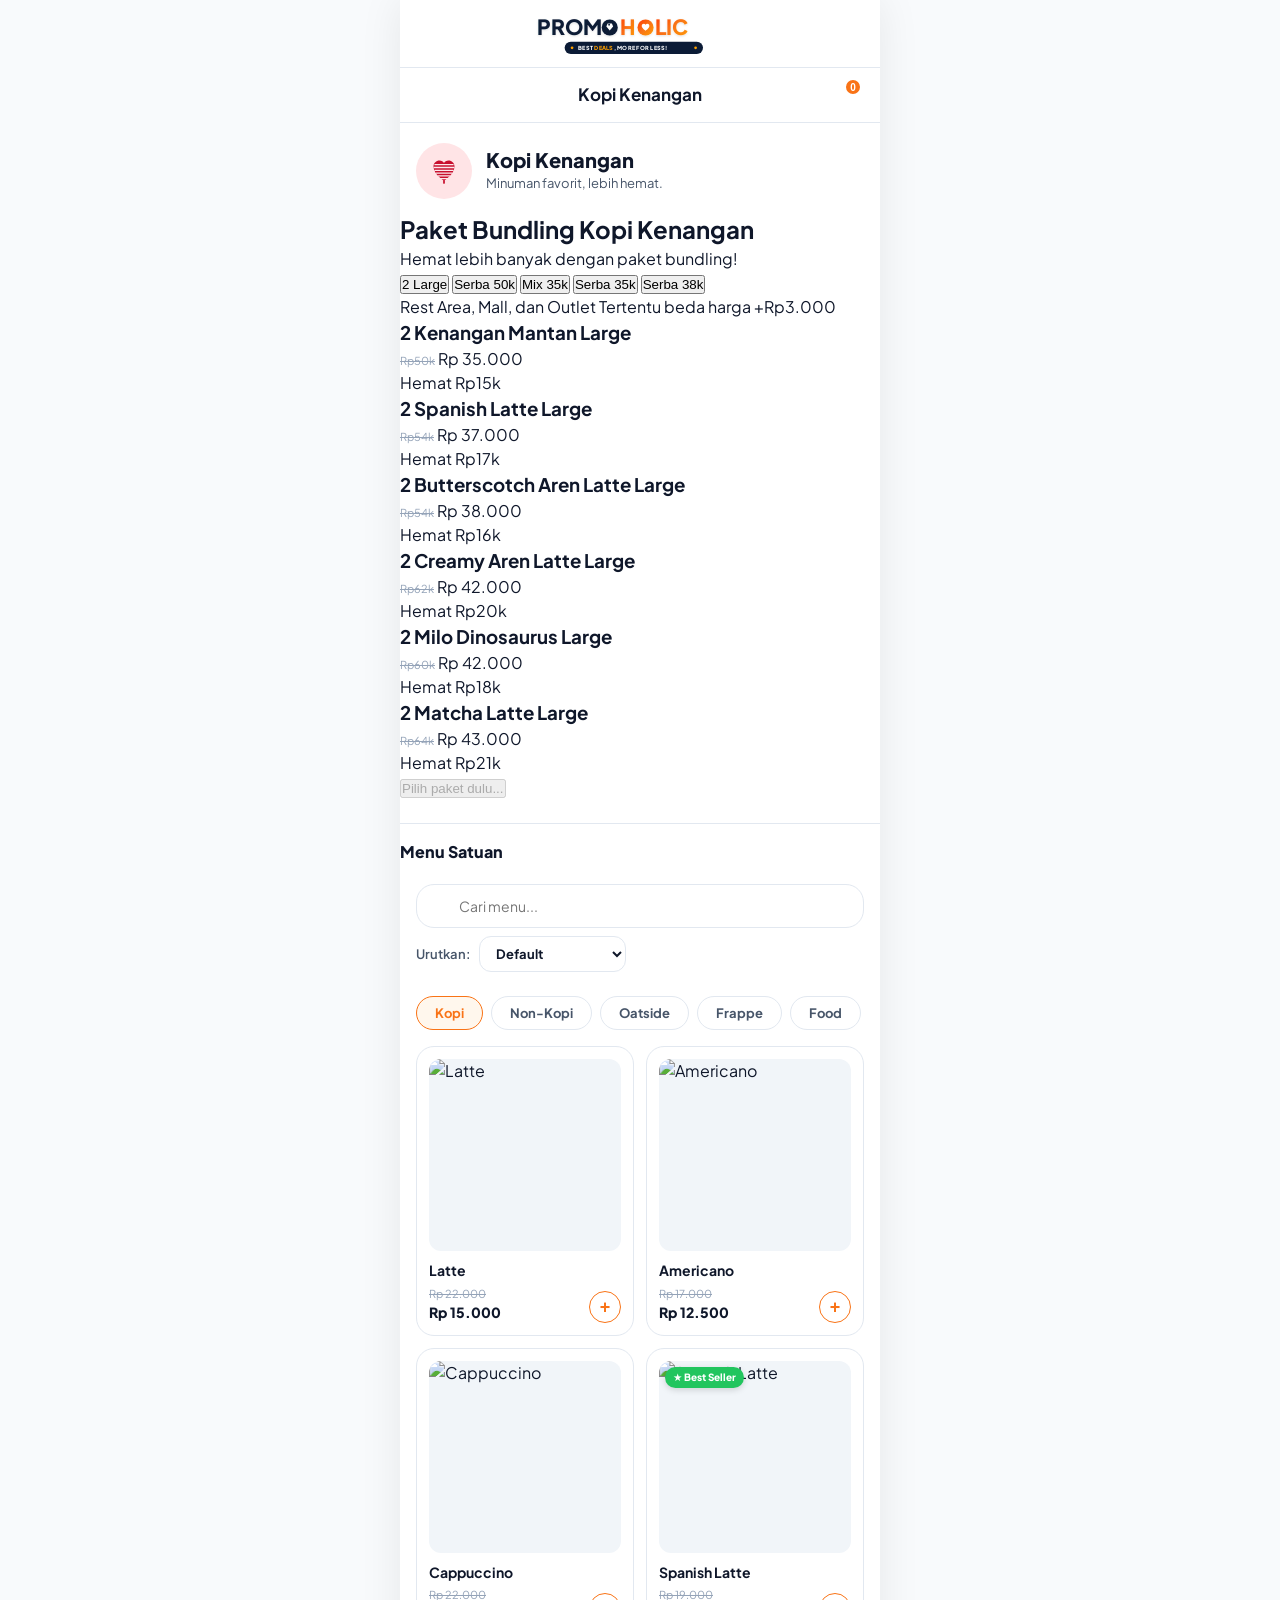
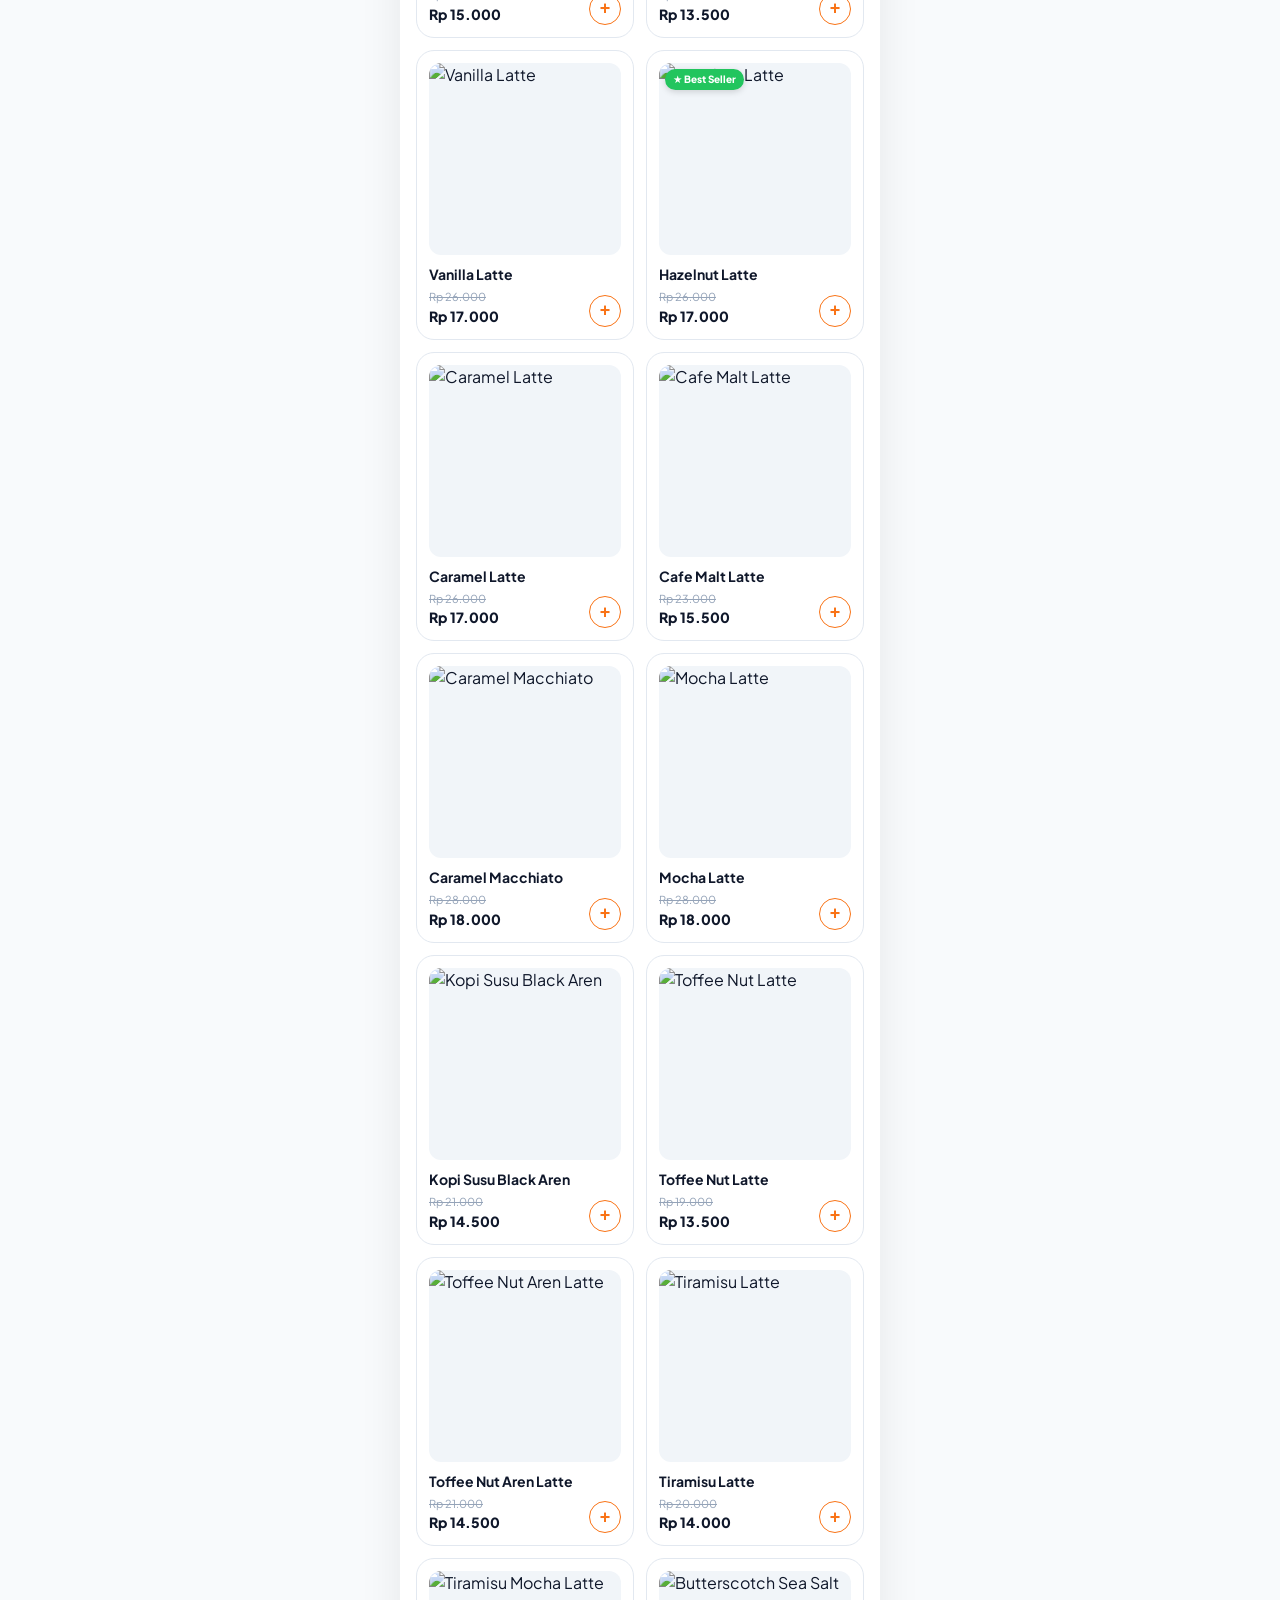
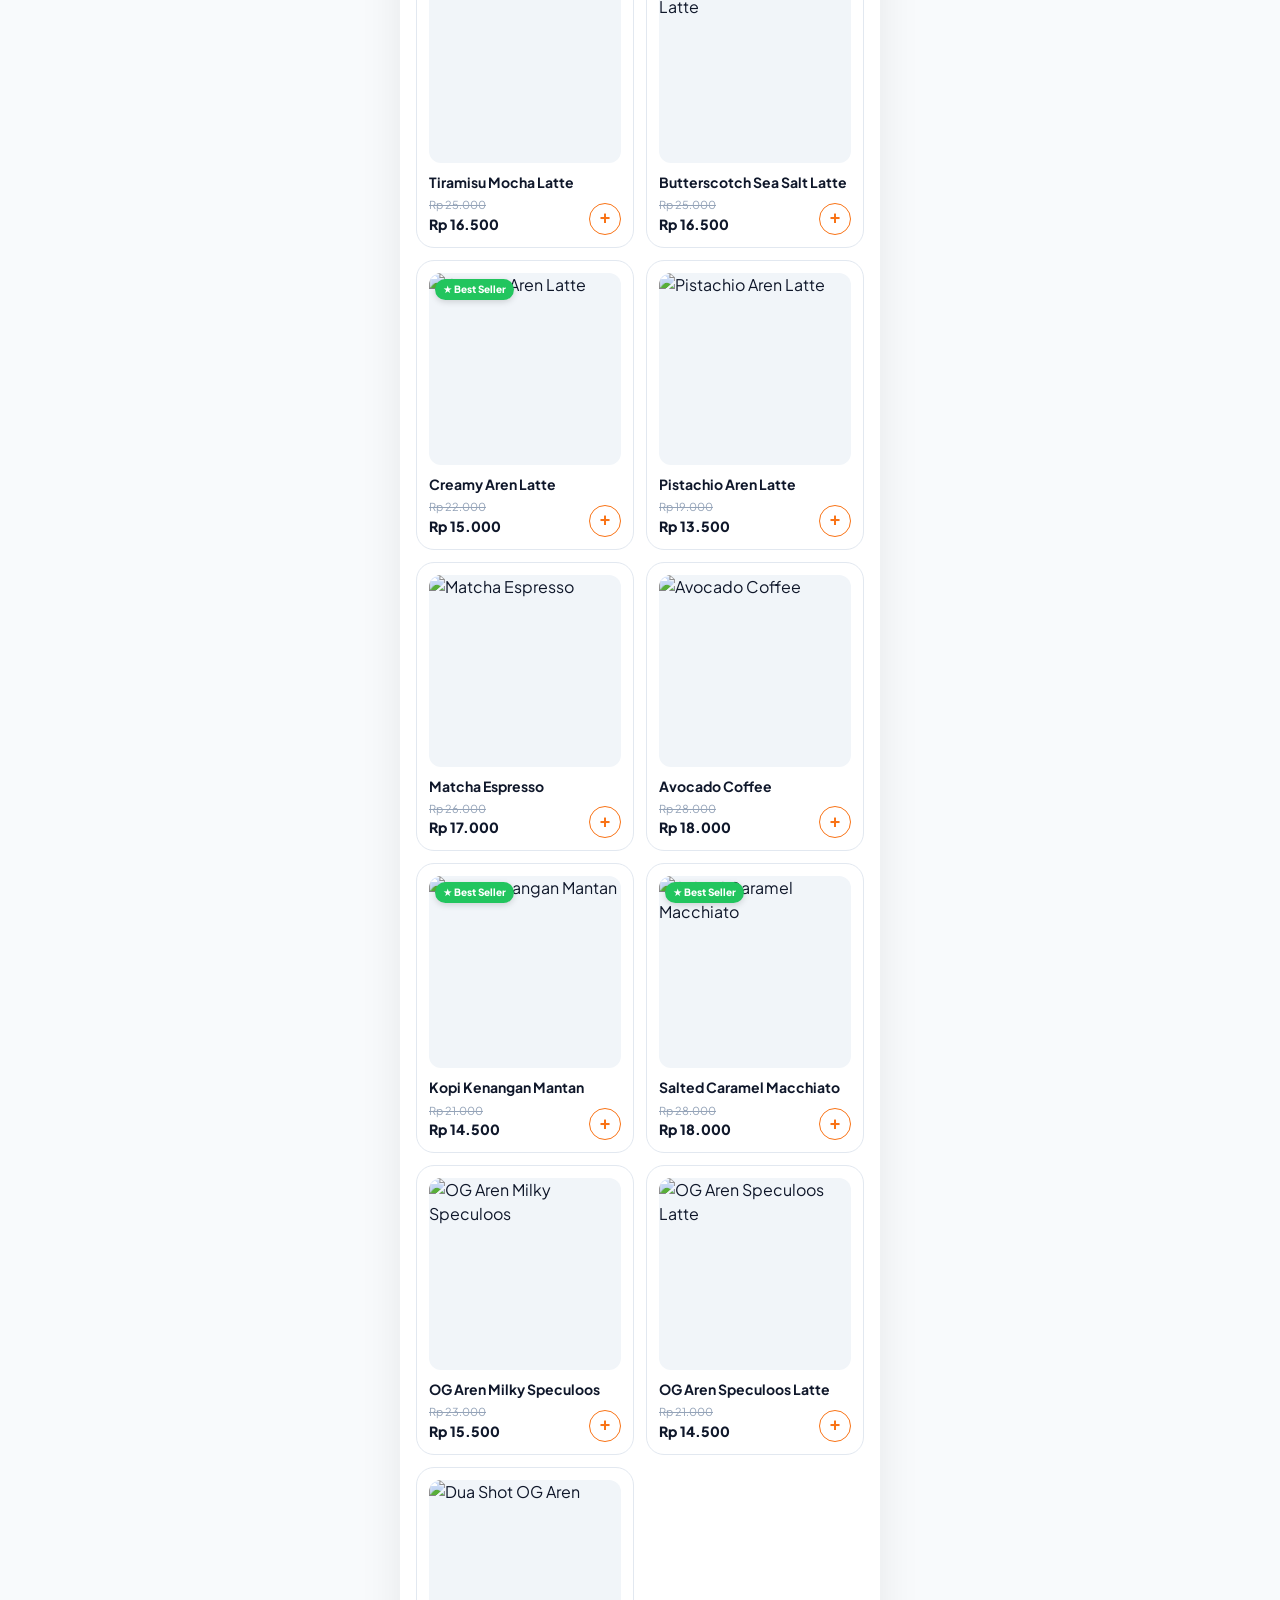
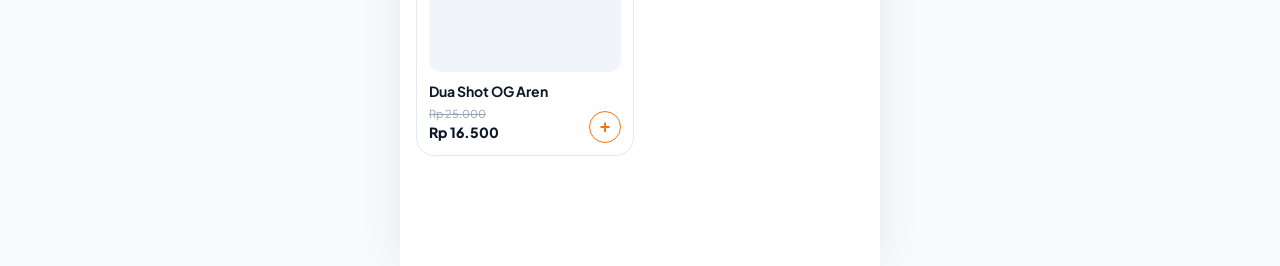
==== index.html @ 99057bbe "update Kopi Kenangan website" ====
<!DOCTYPE html>
<html lang="id">
<head>
  <meta charset="UTF-8" />
  <meta name="viewport" content="width=device-width, initial-scale=1.0, maximum-scale=1.0, user-scalable=no" />
  <title>Kopi Kenangan - Promo.Holic</title>
  <meta name="description" content="Pesan Kopi Kenangan favoritmu dengan harga hemat khusus Promo.Holic. Pilih outlet, pilih menu, dan pesan langsung via WhatsApp." />
  <link rel="stylesheet" href="css/styles.css" />
  <!-- Feather Icons for Clean UI Icons -->
  <script src="https://unpkg.com/feather-icons"></script>
</head>
<body>

  <div class="app-container">

    <!-- Top Site Header -->
    <header class="site-header">
      <!-- Main Brand Logo Bar -->
      <div class="brand-header-bar">
        <div class="brand-logo-wrapper">
          <!-- PROMO HOLIC Logo SVG -->
          <svg class="promoholic-svg-logo" viewBox="0 0 340 76" width="210" height="47" xmlns="http://www.w3.org/2000/svg">
            <defs>
              <linearGradient id="holicGrad" x1="0%" y1="0%" x2="100%" y2="100%">
                <stop offset="0%" stop-color="#FF3A00" />
                <stop offset="50%" stop-color="#F97316" />
                <stop offset="100%" stop-color="#FF9E00" />
              </linearGradient>
              <filter id="logoShadow" x="-10%" y="-10%" width="130%" height="130%">
                <feDropShadow dx="0" dy="1.5" stdDeviation="1.5" flood-color="#000000" flood-opacity="0.12"/>
              </filter>
            </defs>
            
            <g filter="url(#logoShadow)">
              <!-- PROMO -->
              <text x="4" y="38" font-family="'Plus Jakarta Sans', Arial, sans-serif" font-weight="900" font-size="34" fill="#0B1B36" letter-spacing="-0.5">
                PROM
              </text>
              <!-- Tag O cutout -->
              <g transform="translate(108, 12)">
                <circle cx="13" cy="13" r="13" fill="#0B1B36"/>
                <path d="M9.5 6.5 L16.5 6.5 L18.5 11.5 L13 18 L7.5 11.5 Z" fill="#FFFFFF"/>
                <circle cx="12" cy="8.5" r="1.5" fill="#0B1B36"/>
              </g>
              
              <!-- HOLIC -->
              <text x="138" y="38" font-family="'Plus Jakarta Sans', Arial, sans-serif" font-weight="900" font-size="34" fill="url(#holicGrad)" letter-spacing="-0.5">
                H
              </text>
              <!-- Heart O cutout -->
              <g transform="translate(166, 12)">
                <circle cx="13" cy="13" r="13" fill="url(#holicGrad)"/>
                <path d="M13 18.5 L12.1 17.7 C8.9 14.8 6.8 12.9 6.8 10.5 C6.8 8.6 8.3 7.1 10.2 7.1 C11.3 7.1 12.3 7.6 13 8.4 C13.7 7.6 14.7 7.1 15.8 7.1 C17.7 7.1 19.2 8.6 19.2 10.5 C19.2 12.9 17.1 14.8 13.9 17.7 L13 18.5 Z" fill="#FFFFFF"/>
              </g>
              <text x="195" y="38" font-family="'Plus Jakarta Sans', Arial, sans-serif" font-weight="900" font-size="34" fill="url(#holicGrad)" letter-spacing="-0.5">
                LIC
              </text>
            </g>

            <!-- Subtitle Pill Badge -->
            <g transform="translate(48, 48)">
              <rect x="0" y="0" width="224" height="20" rx="10" fill="#0B1B36"/>
              <circle cx="12" cy="10" r="2.2" fill="#FFA000"/>
              <text x="22" y="13.5" font-family="'Plus Jakarta Sans', Arial, sans-serif" font-weight="800" font-size="9" fill="#FFFFFF" letter-spacing="0.4">
                BEST <tspan fill="#FFA000">DEALS</tspan>, MORE FOR LESS!
              </text>
              <circle cx="212" cy="10" r="2.2" fill="#FFA000"/>
            </g>
          </svg>
        </div>

        <div class="hamburger-wrap" style="position: absolute; right: 16px; top: 14px;">
          <button class="header-btn" id="btn-toggle-menu" title="Menu">
            <i data-feather="menu"></i>
          </button>
          <div class="social-dropdown-menu" id="social-dropdown-menu">
            <a href="https://whatsapp.com/channel/0029Vb7zZawBlHpfQRdpDl17" target="_blank" rel="noopener" class="menu-item-link">
              <i data-feather="message-circle" class="menu-item-icon"></i>
              <div>
                <div class="menu-item-title">WhatsApp Channel</div>
                <div class="menu-item-sub">Info promo terbaru</div>
              </div>
            </a>
            <a href="https://www.instagram.com/promo.holicc/" target="_blank" rel="noopener" class="menu-item-link">
              <i data-feather="instagram" class="menu-item-icon"></i>
              <div>
                <div class="menu-item-title">Instagram</div>
                <div class="menu-item-sub">@promo.holicc</div>
              </div>
            </a>
            <a href="https://www.tiktok.com/@promooo.holicc" target="_blank" rel="noopener" class="menu-item-link">
              <i data-feather="video" class="menu-item-icon"></i>
              <div>
                <div class="menu-item-title">TikTok</div>
                <div class="menu-item-sub">@promooo.holicc</div>
              </div>
            </a>
            <a href="https://wa.me/6285159646922" target="_blank" rel="noopener" class="menu-item-link">
              <i data-feather="phone-call" class="menu-item-icon"></i>
              <div>
                <div class="menu-item-title">Kontak Admin</div>
                <div class="menu-item-sub">Bantuan pemesanan</div>
              </div>
            </a>
            <button class="menu-item-link" id="btn-open-panduan">
              <i data-feather="help-circle" class="menu-item-icon"></i>
              <div>
                <div class="menu-item-title">Panduan</div>
                <div class="menu-item-sub">Cara memesan</div>
              </div>
            </button>
            <button class="menu-item-link" id="btn-open-admin">
              <i data-feather="settings" class="menu-item-icon"></i>
              <div>
                <div class="menu-item-title">Pengaturan Admin</div>
                <div class="menu-item-sub">Kelola outlet & wa</div>
              </div>
            </button>
          </div>
        </div>
      </div>

      <div class="header-sub-bar">
        <button class="header-btn" id="btn-header-back" title="Kembali">
          <i data-feather="arrow-left"></i>
        </button>
        <div class="header-title">Kopi Kenangan</div>
        <button class="header-btn" id="btn-open-cart-header" title="Keranjang">
          <i data-feather="shopping-bag"></i>
          <span class="cart-badge" id="cart-badge-count">0</span>
        </button>
      </div>
    </header>

    <!-- Hero Brand Banner -->
    <section class="hero-section">
      <div class="hero-avatar">
        <!-- Kopi Kenangan Striped Heart SVG Icon -->
        <svg viewBox="0 0 40 40" width="34" height="34" fill="none" xmlns="http://www.w3.org/2000/svg">
          <path d="M20 34C20 34 5 24.5 5 13.5 C5 8.5 9 5 13.5 5 C16.5 5 19 6.5 20 8.5 C21 6.5 23.5 5 26.5 5 C31 5 35 8.5 35 13.5 C35 24.5 20 34 20 34 Z" fill="#C8102E"/>
          <!-- Diagonal stripes -->
          <path d="M7 11 L33 11 M6 15 L34 15 M7 19 L33 19 M9 23 L31 23 M12 27 L28 27 M15 31 L25 31" stroke="#FCE8EC" stroke-width="1.8" stroke-linecap="round"/>
          <path d="M20 34 L20 37" stroke="#C8102E" stroke-width="2.5" stroke-linecap="round"/>
        </svg>
      </div>
      <div class="hero-info">
        <h1 id="hero-brand-name">Kopi Kenangan</h1>
        <p id="hero-brand-tagline">Minuman favorit, lebih hemat.</p>
      </div>
    </section>

    <!-- SECTION 1: PAKET BUNDLING KOPI KENANGAN (Placed right after hero) -->
    <section class="bundling-section" id="bundling-section-container">
      <!-- JS populated Paket Bundling section -->
    </section>

    <!-- SECTION 2: MENU SATUAN (Placed below bundling) -->
    <div style="margin-top: 24px; padding-top: 16px; border-top: 1.5px solid var(--border-light);">
      <h2 style="font-size: 16px; font-weight: 800; color: var(--text-main); margin-bottom: 12px;">Menu Satuan</h2>
      
      <!-- Search Menu & Sort Section -->
      <section class="menu-controls">
        <div class="search-input-wrapper">
          <i data-feather="search" class="search-input-icon"></i>
          <input 
            type="text" 
            id="input-menu-search" 
            class="search-input" 
            placeholder="Cari menu..." 
          />
        </div>

        <div class="sort-wrapper">
          <span>Urutkan:</span>
          <select id="select-menu-sort" class="sort-select">
            <option value="default">Default</option>
            <option value="low-to-high">Harga Terendah</option>
            <option value="high-to-low">Harga Tertinggi</option>
          </select>
        </div>
      </section>

      <!-- Horizontal Category Scrollable Navigation -->
      <div class="category-nav-wrapper">
        <nav class="category-nav" id="category-nav-list">
          <!-- JS populated category pills -->
        </nav>
      </div>

      <!-- Menu Product Cards Grid (2 Columns Mobile) -->
      <section class="products-grid" id="products-grid">
        <!-- JS populated product items -->
      </section>
    </div>

    <!-- Floating Bottom Cart Bar -->
    <div class="floating-cart-bar" id="floating-cart-bar" style="display: none;">
      <div class="cart-bar-left">
        <i data-feather="shopping-cart"></i>
        <span id="floating-cart-count">0 item</span>
      </div>
      <div class="cart-bar-right" id="floating-cart-total">Rp 0</div>
    </div>

  </div> <!-- /app-container -->


  <!-- ==================== MODALS ==================== -->

  <!-- PRODUCT DETAIL MODAL / BOTTOM SHEET (Matching Image 2) -->
  <div class="modal-overlay" id="modal-product-detail">
    <div class="modal-sheet">
      
      <!-- Hero Product Header Image -->
      <div class="modal-hero">
        <img id="detail-hero-img" src="" alt="Produk" class="modal-hero-img" />
        <button class="modal-close-btn" id="btn-close-product-detail">
          <i data-feather="x"></i>
        </button>
      </div>

      <div class="modal-body">
        <h2 class="product-detail-title" id="detail-product-title">Korean Banana Latte</h2>
        
        <div class="product-detail-prices">
          <span class="product-detail-original-price" id="detail-original-price">Rp 23.000</span>
          <span class="product-detail-promo-price" id="detail-promo-price">Rp 16.500</span>
        </div>

        <!-- Store Pickup Notice Box -->
        <div class="pickup-notice-box" id="detail-store-notice">
          Pickup Only — Jika menu di store kosong, akan kami infokan. Tidak ada biaya tambahan apapun.
        </div>

        <!-- Dynamic Option Groups -->
        
        <!-- SUHU -->
        <div class="option-group" id="group-suhu">
          <div class="option-group-title">SUHU</div>
          <div class="pill-grid" id="pills-suhu"></div>
        </div>

        <!-- UKURAN -->
        <div class="option-group" id="group-ukuran">
          <div class="option-group-title">UKURAN</div>
          <div class="pill-grid" id="pills-ukuran"></div>
        </div>

        <!-- ES -->
        <div class="option-group" id="group-es">
          <div class="option-group-title">ES</div>
          <div class="pill-grid" id="pills-es"></div>
        </div>

        <!-- GULA -->
        <div class="option-group" id="group-gula">
          <div class="option-group-title">GULA</div>
          <div class="pill-grid" id="pills-gula"></div>
        </div>

        <!-- BEANS -->
        <div class="option-group" id="group-beans">
          <div class="option-group-title">BEANS</div>
          <div class="pill-grid" id="pills-beans"></div>
        </div>

        <!-- SYRUP -->
        <div class="option-group" id="group-syrup">
          <div class="option-group-title">
            <span>SYRUP</span>
            <span class="option-sub-label">Opsional - Bisa pilih lebih dari satu</span>
          </div>
          <div class="checkbox-list" id="list-syrup"></div>
        </div>

        <!-- TOPPING -->
        <div class="option-group" id="group-topping">
          <div class="option-group-title">
            <span>TOPPING</span>
            <span class="option-sub-label">Opsional - Bisa pilih lebih dari satu</span>
          </div>
          <div class="checkbox-list" id="list-topping"></div>
        </div>

        <!-- CATATAN -->
        <div class="option-group">
          <div class="option-group-title">Catatan Tambahan</div>
          <input 
            type="text" 
            id="detail-notes-input" 
            class="notes-input" 
            placeholder="Catatan tambahan (opsional)..." 
          />
        </div>

      </div> <!-- /modal-body -->

      <!-- Modal Footer CTA -->
      <div class="modal-footer-cta">
        <div class="counter-row">
          <div class="quantity-controls">
            <button class="btn-qty" id="btn-qty-minus">-</button>
            <span class="qty-val" id="detail-qty-val">1</span>
            <button class="btn-qty" id="btn-qty-plus">+</button>
          </div>
          <div class="modal-price-total" id="detail-calculated-total">Rp 16.500</div>
        </div>
        <button class="btn-cta-primary" id="btn-add-to-cart-modal">+ Tambah ke Keranjang</button>
      </div>

    </div>
  </div>


  <!-- CART DRAWER MODAL -->
  <div class="modal-overlay" id="modal-cart">
    <div class="modal-sheet">
      
      <div style="padding: 16px 20px 12px 20px; border-bottom: 1px solid var(--border-light); display: flex; align-items: center; justify-content: space-between;">
        <h2 style="font-size: 18px; font-weight: 800;">Keranjang Belanja</h2>
        <button class="modal-close-btn" id="btn-close-cart" style="position: static; background: var(--bg-subtle); color: var(--text-main);">
          <i data-feather="x"></i>
        </button>
      </div>

      <div class="modal-body" style="padding-bottom: 120px;">
        <div id="cart-items-container">
          <!-- JS Cart items list -->
        </div>

        <div style="margin-top: 20px; padding: 14px; background-color: var(--bg-subtle); border-radius: var(--radius-md);">
          <div style="display: flex; justify-content: space-between; font-size: 14px; font-weight: 600;">
            <span>Subtotal</span>
            <span id="cart-subtotal-val" style="font-weight: 800;">Rp 0</span>
          </div>
        </div>
      </div>

      <div class="modal-footer-cta">
        <button class="btn-cta-primary" id="btn-proceed-checkout">Lanjut Checkout</button>
      </div>

    </div>
  </div>


  <!-- CHECKOUT MODAL -->
  <div class="modal-overlay" id="modal-checkout">
    <div class="modal-sheet">
      
      <div style="padding: 16px 20px 12px 20px; border-bottom: 1px solid var(--border-light); display: flex; align-items: center; justify-content: space-between;">
        <h2 style="font-size: 18px; font-weight: 800;">Checkout Pesanan</h2>
        <button class="modal-close-btn" id="btn-close-checkout" style="position: static; background: var(--bg-subtle); color: var(--text-main);">
          <i data-feather="x"></i>
        </button>
      </div>

      <div class="modal-body" style="padding-bottom: 120px;">
        
        <!-- STEP 1: PILIH OUTLET (Required before final order) -->
        <div class="form-group" style="margin-bottom: 20px;">
          <label class="form-label" style="font-weight: 800; font-size: 14px;">📍 Pilih Outlet *</label>
          <div class="search-input-wrapper">
            <i data-feather="search" class="search-input-icon"></i>
            <input 
              type="text" 
              id="input-checkout-outlet-search" 
              class="search-input" 
              placeholder="Ketik nama kota atau gerai..." 
              autocomplete="off"
            />
          </div>

          <div class="outlets-dropdown" id="checkout-outlets-dropdown" style="display: none;">
            <!-- JS populated outlets list -->
          </div>

          <div class="selected-outlet-card" id="checkout-selected-outlet-card" style="display: none; margin-top: 10px;">
            <div class="selected-outlet-info">
              <i data-feather="map-pin" class="selected-outlet-pin"></i>
              <div>
                <div class="selected-outlet-name" id="checkout-selected-outlet-name">Kopi Kenangan Kemang</div>
                <div class="selected-outlet-address" id="checkout-selected-outlet-address">Jl. Kemang Raya No. 12, Jakarta</div>
                <div id="checkout-surcharge-badge" style="display: none; font-size: 11px; color: #c2410c; font-weight: 700; margin-top: 4px;">⚡ Rest Area / Mall / Outlet Tertentu (+Rp3.000 untuk 2 Large)</div>
              </div>
            </div>
            <button class="btn-change-outlet" id="btn-checkout-change-outlet">Ganti</button>
          </div>
        </div>
        
        <!-- STEP 2: DATA PEMESAN -->
        <div class="form-group">
          <label class="form-label" for="checkout-name">Nama Pemesan *</label>
          <input type="text" id="checkout-name" class="form-input" placeholder="Masukkan nama Anda" />
        </div>

        <div class="form-group">
          <label class="form-label" for="checkout-pickup-time">Waktu Pickup *</label>
          <input type="text" id="checkout-pickup-time" class="form-input" placeholder="Contoh: 13.00 WIB" />
        </div>

        <!-- Ringkasan Order Preview -->
        <div style="margin-top: 20px; border: 1.5px solid var(--border-light); border-radius: var(--radius-md); padding: 14px;">
          <h3 style="font-size: 14px; font-weight: 800; margin-bottom: 10px;">Ringkasan Pesanan</h3>
          
          <div style="font-size: 12px; color: var(--text-secondary); margin-bottom: 10px;">
            <div><strong>Outlet:</strong> <span id="checkout-summary-outlet">-</span></div>
          </div>

          <div id="checkout-summary-items" style="font-size: 13px; border-top: 1px dashed var(--border-light); padding-top: 10px;">
            <!-- JS populated item list -->
          </div>

          <div style="display: flex; justify-content: space-between; font-size: 15px; font-weight: 800; border-top: 1.5px solid var(--border-light); margin-top: 10px; padding-top: 10px;">
            <span>Total Bayar</span>
            <span id="checkout-summary-total">Rp 0</span>
          </div>
        </div>

      </div>

      <div class="modal-footer-cta">
        <button class="btn-cta-whatsapp" id="btn-send-whatsapp">
          <i data-feather="send"></i>
          Pesan via WhatsApp
        </button>
      </div>

    </div>
  </div>


  <!-- ADMIN / DATA MANAGEMENT MODAL -->
  <div class="modal-overlay" id="modal-admin">
    <div class="modal-sheet">
      
      <div style="padding: 16px 20px 12px 20px; border-bottom: 1px solid var(--border-light); display: flex; align-items: center; justify-content: space-between;">
        <h2 style="font-size: 18px; font-weight: 800;">Admin Panel Promo.Holic</h2>
        <button class="modal-close-btn" id="btn-close-admin" style="position: static; background: var(--bg-subtle); color: var(--text-main);">
          <i data-feather="x"></i>
        </button>
      </div>

      <div class="modal-body" style="padding-bottom: 40px;">
        
        <div class="admin-tabs">
          <button class="admin-tab-btn active" id="tab-btn-outlets">Manajemen Outlet</button>
          <button class="admin-tab-btn" id="tab-btn-settings">Pengaturan Admin</button>
        </div>

        <!-- TAB OUTLETS -->
        <div id="tab-content-outlets">
          
          <div style="display: flex; gap: 8px; margin-bottom: 12px;">
            <input type="text" id="admin-outlet-search" class="form-input" placeholder="Cari outlet..." />
            <button class="btn-cta-primary" id="btn-admin-add-outlet" style="width: auto; padding: 0 16px; white-space: nowrap;">+ Outlet</button>
          </div>

          <div id="admin-outlets-list" style="display: flex; flex-direction: column; gap: 8px; max-height: 360px; overflow-y: auto;">
            <!-- JS populated outlets admin list -->
          </div>

        </div>

        <!-- TAB SETTINGS -->
        <div id="tab-content-settings" style="display: none;">
          
          <div class="form-group">
            <label class="form-label" for="setting-admin-wa">Nomor WhatsApp Admin (Configurable)</label>
            <input type="text" id="setting-admin-wa" class="form-input" placeholder="6281234567890" />
            <span style="font-size: 11px; color: var(--text-muted); display: block; margin-top: 4px;">Gunakan format 628... tanpa spasi.</span>
          </div>

          <div class="form-group">
            <label class="form-label" for="setting-wifi-text">Teks Banner WiFi / Pengumuman</label>
            <input type="text" id="setting-wifi-text" class="form-input" placeholder="Password WiFi..." />
          </div>

          <button class="btn-cta-primary" id="btn-save-admin-settings">Simpan Pengaturan</button>

        </div>

      </div>

    </div>
  </div>


  <!-- PANDUAN CARA MEMESAN MODAL -->
  <div class="modal-overlay" id="modal-panduan">
    <div class="modal-sheet">
      <div style="padding: 16px 20px 12px 20px; border-bottom: 1px solid var(--border-light); display: flex; align-items: center; justify-content: space-between;">
        <h2 style="font-size: 18px; font-weight: 800;">Panduan Cara Memesan</h2>
        <button class="modal-close-btn" id="btn-close-panduan" style="position: static; background: var(--bg-subtle); color: var(--text-main);">
          <i data-feather="x"></i>
        </button>
      </div>

      <div class="modal-body" style="padding-bottom: 30px;">
        <div class="info-step" style="display: flex; gap: 12px; margin-bottom: 16px; align-items: flex-start;">
          <div style="width: 28px; height: 28px; background: var(--primary-orange); color: white; border-radius: 50%; display: flex; align-items: center; justify-content: center; font-weight: 800; font-size: 13px; flex-shrink: 0;">1</div>
          <div style="font-size: 14px; color: var(--text-main); line-height: 1.5;">
            <strong>Pilih Outlet Kopi Kenangan</strong><br />
            Ketik nama kota atau lokasi gerai di kolom pencarian outlet.
          </div>
        </div>

        <div class="info-step" style="display: flex; gap: 12px; margin-bottom: 16px; align-items: flex-start;">
          <div style="width: 28px; height: 28px; background: var(--primary-orange); color: white; border-radius: 50%; display: flex; align-items: center; justify-content: center; font-weight: 800; font-size: 13px; flex-shrink: 0;">2</div>
          <div style="font-size: 14px; color: var(--text-main); line-height: 1.5;">
            <strong>Pilih Menu & Kustomisasi Varian</strong><br />
            Pilih menu favoritmu, atur suhu, size, sugar level, ice level, serta ekstra syrup/topping.
          </div>
        </div>

        <div class="info-step" style="display: flex; gap: 12px; margin-bottom: 16px; align-items: flex-start;">
          <div style="width: 28px; height: 28px; background: var(--primary-orange); color: white; border-radius: 50%; display: flex; align-items: center; justify-content: center; font-weight: 800; font-size: 13px; flex-shrink: 0;">3</div>
          <div style="font-size: 14px; color: var(--text-main); line-height: 1.5;">
            <strong>Masuk Keranjang & Checkout</strong><br />
            Periksa kembali rincian pesananmu dan isi nama, nomor WA, serta waktu pickup.
          </div>
        </div>

        <div class="info-step" style="display: flex; gap: 12px; margin-bottom: 20px; align-items: flex-start;">
          <div style="width: 28px; height: 28px; background: var(--primary-orange); color: white; border-radius: 50%; display: flex; align-items: center; justify-content: center; font-weight: 800; font-size: 13px; flex-shrink: 0;">4</div>
          <div style="font-size: 14px; color: var(--text-main); line-height: 1.5;">
            <strong>Kirim Order via WhatsApp</strong><br />
            Klik tombol <i>Pesan via WhatsApp</i> untuk mengirimkan pesanan ke admin Promo.Holic.
          </div>
        </div>

        <button class="btn-cta-primary" id="btn-understood-panduan">Saya Mengerti</button>
      </div>
    </div>
  </div>


  <!-- Main App Script -->
  <script type="module" src="js/app.js"></script>

</body>
</html>
---- css/styles.css ----
/* Kopi Kenangan Promo.Holic - Stylesheet */

@import url('https://fonts.googleapis.com/css2?family=Plus+Jakarta+Sans:wght@400;500;600;700;800&display=swap');

:root {
  --primary-orange: #f97316;
  --primary-orange-hover: #ea580c;
  --primary-orange-light: #fff7ed;
  --primary-orange-border: #ffedd5;
  --brand-red: #e11d48;
  --brand-red-light: #ffe4e6;
  --whatsapp-green: #25d366;
  --whatsapp-green-hover: #16a34a;
  
  --bg-page: #f8fafc;
  --bg-card: #ffffff;
  --bg-subtle: #f1f5f9;
  
  --text-main: #0f172a;
  --text-secondary: #475569;
  --text-muted: #94a3b8;
  --text-white: #ffffff;
  
  --border-light: #e2e8f0;
  --border-focus: #f97316;
  
  --shadow-sm: 0 1px 2px 0 rgba(0, 0, 0, 0.05);
  --shadow-md: 0 4px 6px -1px rgba(0, 0, 0, 0.06), 0 2px 4px -1px rgba(0, 0, 0, 0.04);
  --shadow-lg: 0 10px 25px -3px rgba(0, 0, 0, 0.08), 0 4px 6px -2px rgba(0, 0, 0, 0.04);
  --shadow-float: 0 12px 30px rgba(249, 115, 22, 0.25);
  
  --radius-sm: 8px;
  --radius-md: 12px;
  --radius-lg: 18px;
  --radius-full: 9999px;
  
  --font-family: 'Plus Jakarta Sans', -apple-system, BlinkMacSystemFont, 'Segoe UI', Roboto, sans-serif;
}

/* Reset & Base */
* {
  box-sizing: border-box;
  margin: 0;
  padding: 0;
  -webkit-tap-highlight-color: transparent;
}

body {
  font-family: var(--font-family);
  background-color: var(--bg-page);
  color: var(--text-main);
  line-height: 1.5;
  min-height: 100vh;
  display: flex;
  justify-content: center;
}

/* Mobile-First App Wrapper (Centered 480px on desktop) */
.app-container {
  width: 100%;
  max-width: 480px;
  background-color: var(--bg-card);
  min-height: 100vh;
  box-shadow: 0 0 40px rgba(0, 0, 0, 0.08);
  position: relative;
  display: flex;
  flex-direction: column;
  padding-bottom: 90px; /* Space for floating cart */
}

/* Header Component */
.site-header {
  position: sticky;
  top: 0;
  background-color: rgba(255, 255, 255, 0.96);
  backdrop-filter: blur(10px);
  z-index: 40;
  border-bottom: 1px solid var(--border-light);
}

.brand-header-bar {
  display: flex;
  align-items: center;
  justify-content: center;
  position: relative;
  padding: 12px 16px 8px 16px;
  background-color: var(--bg-card);
  border-bottom: 1px solid var(--border-light);
}

.brand-logo-wrapper {
  display: flex;
  justify-content: center;
  align-items: center;
}

.header-sub-bar {
  display: flex;
  align-items: center;
  justify-content: space-between;
  padding: 8px 16px;
}

.header-btn {
  background: transparent;
  border: none;
  width: 38px;
  height: 38px;
  border-radius: var(--radius-full);
  display: flex;
  align-items: center;
  justify-content: center;
  color: var(--text-main);
  cursor: pointer;
  transition: background-color 0.2s;
  position: relative;
}

.header-btn:hover {
  background-color: var(--bg-subtle);
}

/* Social Hamburger Dropdown */
.social-dropdown-menu {
  position: absolute;
  top: calc(100% + 6px);
  right: 0;
  background-color: var(--bg-card);
  border: 1.5px solid var(--border-light);
  border-radius: var(--radius-md);
  box-shadow: var(--shadow-lg);
  width: 220px;
  display: none;
  flex-direction: column;
  padding: 6px;
  z-index: 100;
}

.social-dropdown-menu.show {
  display: flex;
}

.menu-item-link {
  display: flex;
  align-items: center;
  gap: 10px;
  padding: 8px 10px;
  border-radius: var(--radius-sm);
  text-decoration: none;
  color: var(--text-main);
  background: transparent;
  border: none;
  cursor: pointer;
  width: 100%;
  text-align: left;
  transition: background-color 0.15s;
}

.menu-item-link:hover {
  background-color: var(--primary-orange-light);
}

.menu-item-icon {
  width: 18px;
  height: 18px;
  color: var(--primary-orange);
  flex-shrink: 0;
}

.menu-item-title {
  font-size: 13px;
  font-weight: 700;
  color: var(--text-main);
  line-height: 1.2;
}

.menu-item-sub {
  font-size: 11px;
  color: var(--text-secondary);
  margin-top: 1px;
}

.header-title {
  font-size: 17px;
  font-weight: 700;
  color: var(--text-main);
}

.cart-badge {
  position: absolute;
  top: 2px;
  right: 2px;
  background-color: var(--primary-orange);
  color: var(--text-white);
  font-size: 10px;
  font-weight: 800;
  min-width: 18px;
  height: 18px;
  border-radius: var(--radius-full);
  display: flex;
  align-items: center;
  justify-content: center;
  padding: 0 4px;
  border: 2px solid var(--bg-card);
}

/* Hero Section */
.hero-section {
  padding: 20px 16px 12px 16px;
  display: flex;
  align-items: center;
  gap: 14px;
}

.hero-avatar {
  width: 56px;
  height: 56px;
  border-radius: var(--radius-full);
  background-color: var(--brand-red-light);
  display: flex;
  align-items: center;
  justify-content: center;
  flex-shrink: 0;
}

.hero-avatar svg {
  width: 28px;
  height: 28px;
  color: var(--brand-red);
}

.hero-info h1 {
  font-size: 20px;
  font-weight: 800;
  color: var(--text-main);
  line-height: 1.2;
}

.hero-info p {
  font-size: 13px;
  color: var(--text-secondary);
  margin-top: 2px;
}

/* Section Wrapper */
.section-box {
  padding: 12px 16px;
}

.section-label {
  font-size: 14px;
  font-weight: 700;
  color: var(--text-main);
  margin-bottom: 8px;
}

/* Search Bar Input */
.search-input-wrapper {
  position: relative;
  display: flex;
  align-items: center;
}

.search-input-icon {
  position: absolute;
  left: 14px;
  color: var(--text-muted);
  pointer-events: none;
  width: 18px;
  height: 18px;
}

.search-input {
  width: 100%;
  padding: 12px 16px 12px 42px;
  font-family: inherit;
  font-size: 14px;
  color: var(--text-main);
  background-color: var(--bg-card);
  border: 1.5px solid var(--border-light);
  border-radius: var(--radius-lg);
  outline: none;
  transition: border-color 0.2s, box-shadow 0.2s;
}

.search-input:focus {
  border-color: var(--primary-orange);
  box-shadow: 0 0 0 3px rgba(249, 115, 22, 0.15);
}

/* Selected Outlet Card */
.selected-outlet-card {
  background-color: var(--bg-card);
  border: 1.5px solid var(--border-light);
  border-radius: var(--radius-md);
  padding: 12px 16px;
  display: flex;
  align-items: center;
  justify-content: space-between;
  margin-top: 6px;
  box-shadow: var(--shadow-sm);
}

.selected-outlet-info {
  display: flex;
  align-items: flex-start;
  gap: 10px;
}

.selected-outlet-pin {
  color: var(--primary-orange);
  flex-shrink: 0;
  margin-top: 2px;
}

.selected-outlet-name {
  font-size: 14px;
  font-weight: 700;
  color: var(--text-main);
}

.selected-outlet-address {
  font-size: 12px;
  color: var(--text-secondary);
  margin-top: 2px;
}

.btn-change-outlet {
  background-color: var(--primary-orange-light);
  color: var(--primary-orange);
  border: 1px solid var(--primary-orange-border);
  padding: 6px 12px;
  border-radius: var(--radius-full);
  font-family: inherit;
  font-size: 12px;
  font-weight: 700;
  cursor: pointer;
  white-space: nowrap;
  transition: background-color 0.2s;
}

.btn-change-outlet:hover {
  background-color: #ffedd5;
}

/* Outlets Search Dropdown List */
.outlets-dropdown {
  margin-top: 8px;
  background-color: var(--bg-card);
  border: 1.5px solid var(--border-light);
  border-radius: var(--radius-md);
  max-height: 240px;
  overflow-y: auto;
  box-shadow: var(--shadow-md);
}

.outlet-item {
  padding: 12px 14px;
  border-bottom: 1px solid var(--border-light);
  cursor: pointer;
  transition: background-color 0.15s;
}

.outlet-item:last-child {
  border-bottom: none;
}

.outlet-item:hover {
  background-color: var(--primary-orange-light);
}

.outlet-item-title {
  font-size: 14px;
  font-weight: 700;
  color: var(--text-main);
}

.outlet-item-sub {
  font-size: 12px;
  color: var(--text-secondary);
  margin-top: 2px;
}

/* Banner Copy Notice (WiFi / Announcement) */
.notice-card {
  background-color: var(--bg-card);
  border: 1px solid var(--border-light);
  border-radius: var(--radius-lg);
  padding: 10px 14px;
  display: flex;
  align-items: center;
  justify-content: space-between;
  margin: 8px 16px;
}

.notice-text {
  font-size: 12px;
  font-weight: 600;
  color: var(--text-secondary);
}

.notice-bold {
  font-size: 13px;
  font-weight: 800;
  color: var(--text-main);

}

.btn-copy {
  background-color: #0f172a;
  color: var(--text-white);
  border: none;
  padding: 6px 14px;
  border-radius: var(--radius-full);
  font-size: 12px;
  font-weight: 700;
  cursor: pointer;
  transition: opacity 0.2s;
}

.btn-copy:hover {
  opacity: 0.9;
}

/* Category Navigation (Horizontal Scrollable Pills) */
.category-nav-wrapper {
  padding: 8px 16px;
  overflow-x: auto;
  white-space: nowrap;
  scrollbar-width: none; /* Firefox */
  -ms-overflow-style: none; /* IE */
  margin-top: 4px;
}

.category-nav-wrapper::-webkit-scrollbar {
  display: none; /* Chrome/Safari */
}

.category-nav {
  display: inline-flex;
  gap: 8px;
}

.category-pill {
  background-color: var(--bg-card);
  border: 1.5px solid var(--border-light);
  color: var(--text-secondary);
  padding: 8px 18px;
  border-radius: var(--radius-full);
  font-family: inherit;
  font-size: 13px;
  font-weight: 700;
  cursor: pointer;
  transition: all 0.2s;
}

.category-pill.active {
  background-color: var(--primary-orange-light);
  border-color: var(--primary-orange);
  color: var(--primary-orange);
}

/* Search Menu & Sort Bar */
.menu-controls {
  padding: 8px 16px 12px 16px;
  display: flex;
  flex-direction: column;
  gap: 8px;
}

.sort-wrapper {
  display: flex;
  align-items: center;
  gap: 8px;
  font-size: 13px;
  color: var(--text-secondary);
  font-weight: 600;
}

.sort-select {
  border: 1.5px solid var(--border-light);
  background-color: var(--bg-card);
  padding: 8px 12px;
  border-radius: var(--radius-md);
  font-family: inherit;
  font-size: 13px;
  font-weight: 700;
  color: var(--text-main);
  outline: none;
}

/* Product Catalog Grid (2 Columns Mobile) */
.products-grid {
  display: grid;
  grid-template-columns: repeat(2, 1fr);
  gap: 12px;
  padding: 8px 16px 20px 16px;
}

.product-card {
  background-color: var(--bg-card);
  border: 1px solid var(--border-light);
  border-radius: var(--radius-lg);
  padding: 12px;
  display: flex;
  flex-direction: column;
  justify-content: space-between;
  transition: transform 0.2s, box-shadow 0.2s;
  cursor: pointer;
}

.product-card:hover {
  transform: translateY(-2px);
  box-shadow: var(--shadow-md);
}

.product-img-wrapper {
  width: 100%;
  aspect-ratio: 1 / 1;
  border-radius: var(--radius-md);
  overflow: hidden;
  background-color: var(--bg-subtle);
  margin-bottom: 10px;
  position: relative;
}

.best-seller-badge {
  position: absolute;
  top: 6px;
  left: 6px;
  background-color: #22c55e;
  color: #ffffff;
  font-size: 10px;
  font-weight: 800;
  padding: 3px 8px;
  border-radius: var(--radius-full);
  z-index: 2;
  box-shadow: 0 2px 6px rgba(0, 0, 0, 0.15);
}

.product-img {
  width: 100%;
  height: 100%;
  object-fit: cover;
}

.product-name {
  font-size: 14px;
  font-weight: 700;
  color: var(--text-main);
  line-height: 1.3;
  margin-bottom: 6px;
  display: -webkit-box;
  -webkit-line-clamp: 2;
  -webkit-box-orient: vertical;
  overflow: hidden;
}

.product-price-row {
  display: flex;
  align-items: flex-end;
  justify-content: space-between;
  margin-top: auto;
}

.price-container {
  display: flex;
  flex-direction: column;
}

.price-original {
  font-size: 11px;
  text-decoration: line-through;
  color: var(--text-muted);
}

.price-current {
  font-size: 14px;
  font-weight: 800;
  color: var(--text-main);
}

.btn-add-mini {
  background-color: var(--bg-card);
  border: 1.5px solid var(--primary-orange);
  color: var(--primary-orange);
  width: 32px;
  height: 32px;
  border-radius: var(--radius-full);
  display: flex;
  align-items: center;
  justify-content: center;
  font-size: 18px;
  font-weight: 800;
  cursor: pointer;
  transition: all 0.2s;
}

.btn-add-mini:hover {
  background-color: var(--primary-orange);
  color: var(--text-white);
}

/* Floating Cart Bar */
.floating-cart-bar {
  position: fixed;
  bottom: 16px;
  left: 50%;
  transform: translateX(-50%);
  width: calc(100% - 32px);
  max-width: 448px;
  background-color: var(--primary-orange);
  color: var(--text-white);
  padding: 12px 18px;
  border-radius: var(--radius-full);
  display: flex;
  align-items: center;
  justify-content: space-between;
  box-shadow: var(--shadow-float);
  z-index: 50;
  cursor: pointer;
  transition: transform 0.2s;
}

.floating-cart-bar:active {
  transform: translateX(-50%) scale(0.98);
}

.cart-bar-left {
  display: flex;
  align-items: center;
  gap: 10px;
  font-weight: 700;
  font-size: 15px;
}

.cart-bar-right {
  font-size: 16px;
  font-weight: 800;
}

/* Modal Overlay & Bottom Sheet */
.modal-overlay {
  position: fixed;
  inset: 0;
  background-color: rgba(15, 23, 42, 0.6);
  backdrop-filter: blur(4px);
  z-index: 100;
  display: flex;
  align-items: flex-end;
  justify-content: center;
  opacity: 0;
  pointer-events: none;
  transition: opacity 0.3s ease;
}

.modal-overlay.active {
  opacity: 1;
  pointer-events: auto;
}

.modal-sheet {
  background-color: var(--bg-card);
  width: 100%;
  max-width: 480px;
  max-height: 90vh;
  border-top-left-radius: 24px;
  border-top-right-radius: 24px;
  overflow-y: auto;
  display: flex;
  flex-direction: column;
  transform: translateY(100%);
  transition: transform 0.3s cubic-bezier(0.16, 1, 0.3, 1);
  box-shadow: var(--shadow-lg);
}

.modal-overlay.active .modal-sheet {
  transform: translateY(0);
}

/* Modal Header Hero Image */
.modal-hero {
  position: relative;
  width: 100%;
  height: 220px;
  background-color: var(--bg-subtle);
}

.modal-hero-img {
  width: 100%;
  height: 100%;
  object-fit: cover;
}

.modal-close-btn {
  position: absolute;
  top: 14px;
  right: 14px;
  background-color: rgba(0, 0, 0, 0.4);
  color: var(--text-white);
  border: none;
  width: 32px;
  height: 32px;
  border-radius: var(--radius-full);
  display: flex;
  align-items: center;
  justify-content: center;
  cursor: pointer;
  backdrop-filter: blur(4px);
}

/* Product Detail Sheet Content */
.modal-body {
  padding: 16px 20px 100px 20px;
}

.product-detail-title {
  font-size: 20px;
  font-weight: 800;
  color: var(--text-main);
  margin-bottom: 4px;
}

.product-detail-prices {
  display: flex;
  align-items: baseline;
  gap: 8px;
  margin-bottom: 12px;
}

.product-detail-original-price {
  font-size: 14px;
  text-decoration: line-through;
  color: var(--text-muted);
}

.product-detail-promo-price {
  font-size: 20px;
  font-weight: 800;
  color: #0f172a;
}

.pickup-notice-box {
  background-color: var(--primary-orange-light);
  border: 1px solid var(--primary-orange-border);
  border-radius: var(--radius-md);
  padding: 10px 14px;
  font-size: 12px;
  color: #9a3412;
  font-weight: 600;
  margin-bottom: 20px;
  line-height: 1.4;
}

.option-group {
  margin-bottom: 20px;
}

.option-group-title {
  font-size: 12px;
  font-weight: 800;
  text-transform: uppercase;
  letter-spacing: 0.5px;
  color: var(--text-main);
  margin-bottom: 8px;
  display: flex;
  align-items: center;
  justify-content: space-between;
}

.option-sub-label {
  font-size: 11px;
  text-transform: none;
  font-weight: 500;
  color: var(--text-muted);
}

.pill-grid {
  display: flex;
  flex-wrap: wrap;
  gap: 8px;
}

.option-pill-btn {
  background-color: var(--bg-card);
  border: 1.5px solid var(--border-light);
  border-radius: var(--radius-md);
  padding: 8px 16px;
  font-family: inherit;
  font-size: 13px;
  font-weight: 700;
  color: var(--text-main);
  cursor: pointer;
  transition: all 0.15s;
}

.option-pill-btn.selected {
  border-color: var(--primary-orange);
  background-color: var(--primary-orange-light);
  color: var(--primary-orange);
}

/* Checkbox Option Rows */
.checkbox-list {
  display: flex;
  flex-direction: column;
  gap: 8px;
}

.checkbox-row {
  background-color: var(--bg-card);
  border: 1.5px solid var(--border-light);
  border-radius: var(--radius-md);
  padding: 10px 14px;
  display: flex;
  align-items: center;
  justify-content: space-between;
  cursor: pointer;
  transition: border-color 0.15s;
}

.checkbox-row:hover {
  border-color: var(--primary-orange);
}

.checkbox-label-text {
  font-size: 13px;
  font-weight: 600;
  color: var(--text-main);
}

.checkbox-price {
  font-size: 12px;
  font-weight: 700;
  color: var(--text-secondary);
}

.custom-checkbox {
  width: 18px;
  height: 18px;
  accent-color: var(--primary-orange);
}

/* Notes Textarea */
.notes-input {
  width: 100%;
  border: 1.5px solid var(--border-light);
  border-radius: var(--radius-md);
  padding: 10px 14px;
  font-family: inherit;
  font-size: 13px;
  outline: none;
  background-color: var(--primary-orange-light);
}

.notes-input:focus {
  border-color: var(--primary-orange);
}

/* Modal Bottom Sticky CTA Footer */
.modal-footer-cta {
  position: fixed;
  bottom: 0;
  left: 50%;
  transform: translateX(-50%);
  width: 100%;
  max-width: 480px;
  background-color: var(--bg-card);
  border-top: 1px solid var(--border-light);
  padding: 12px 20px 20px 20px;
  display: flex;
  flex-direction: column;
  gap: 12px;
  z-index: 110;
}

.counter-row {
  display: flex;
  align-items: center;
  justify-content: space-between;
}

.quantity-controls {
  display: flex;
  align-items: center;
  gap: 12px;
  background-color: var(--primary-orange-light);
  padding: 4px;
  border-radius: var(--radius-full);
}

.btn-qty {
  width: 32px;
  height: 32px;
  border-radius: var(--radius-full);
  background-color: var(--bg-card);
  border: none;
  font-size: 16px;
  font-weight: 800;
  color: var(--text-main);
  cursor: pointer;
  box-shadow: var(--shadow-sm);
}

.qty-val {
  font-size: 15px;
  font-weight: 800;
  min-width: 20px;
  text-align: center;
}

.modal-price-total {
  font-size: 18px;
  font-weight: 800;
  color: var(--text-main);
}

.btn-cta-primary {
  width: 100%;
  background-color: var(--primary-orange);
  color: var(--text-white);
  border: none;
  padding: 14px;
  border-radius: var(--radius-full);
  font-family: inherit;
  font-size: 15px;
  font-weight: 800;
  cursor: pointer;
  box-shadow: var(--shadow-md);
  transition: background-color 0.2s;
}

.btn-cta-primary:hover {
  background-color: var(--primary-orange-hover);
}

.btn-cta-whatsapp {
  width: 100%;
  background-color: var(--whatsapp-green);
  color: var(--text-white);
  border: none;
  padding: 14px;
  border-radius: var(--radius-full);
  font-family: inherit;
  font-size: 15px;
  font-weight: 800;
  cursor: pointer;
  display: flex;
  align-items: center;
  justify-content: center;
  gap: 8px;
  box-shadow: var(--shadow-md);
  transition: background-color 0.2s;
}

.btn-cta-whatsapp:hover {
  background-color: var(--whatsapp-green-hover);
}

/* Cart Item Cards */
.cart-item-card {
  padding: 14px 0;
  border-bottom: 1px solid var(--border-light);
  display: flex;
  justify-content: space-between;
  gap: 12px;
}

.cart-item-info {
  flex: 1;
}

.cart-item-title {
  font-size: 14px;
  font-weight: 800;
  color: var(--text-main);
}

.cart-item-variants {
  font-size: 12px;
  color: var(--text-secondary);
  margin-top: 4px;
  line-height: 1.4;
}

.cart-item-price {
  font-size: 14px;
  font-weight: 800;
  color: var(--text-main);
  margin-top: 6px;
}

.cart-item-actions {
  display: flex;
  flex-direction: column;
  align-items: flex-end;
  justify-content: space-between;
}

.btn-trash {
  background: transparent;
  border: none;
  color: #ef4444;
  cursor: pointer;
  padding: 4px;
}

/* Form Group Controls */
.form-group {
  margin-bottom: 16px;
}

.form-label {
  font-size: 13px;
  font-weight: 700;
  color: var(--text-main);
  margin-bottom: 6px;
  display: block;
}

.form-input {
  width: 100%;
  padding: 12px 14px;
  font-family: inherit;
  font-size: 14px;
  border: 1.5px solid var(--border-light);
  border-radius: var(--radius-md);
  outline: none;
  background-color: var(--bg-card);
}

.form-input:focus {
  border-color: var(--primary-orange);
}

/* Admin Tabs */
.admin-tabs {
  display: flex;
  border-bottom: 1.5px solid var(--border-light);
  margin-bottom: 16px;
}

.admin-tab-btn {
  flex: 1;
  padding: 10px;
  background: transparent;
  border: none;
  font-family: inherit;
  font-size: 14px;
  font-weight: 700;
  color: var(--text-muted);
  border-bottom: 2px solid transparent;
  cursor: pointer;
}

.admin-tab-btn.active {
  color: var(--primary-orange);
  border-bottom-color: var(--primary-orange);
}

/* Utility badge */
.badge-active {
  background-color: #dcfce7;
  color: #15803d;
  font-size: 10px;
  font-weight: 700;
  padding: 2px 8px;
  border-radius: var(--radius-full);
}

.badge-inactive {
  background-color: #fee2e2;
  color: #b91c1c;
  font-size: 10px;
  font-weight: 800;
  padding: 2px 8px;
  border-radius: var(--radius-full);
}
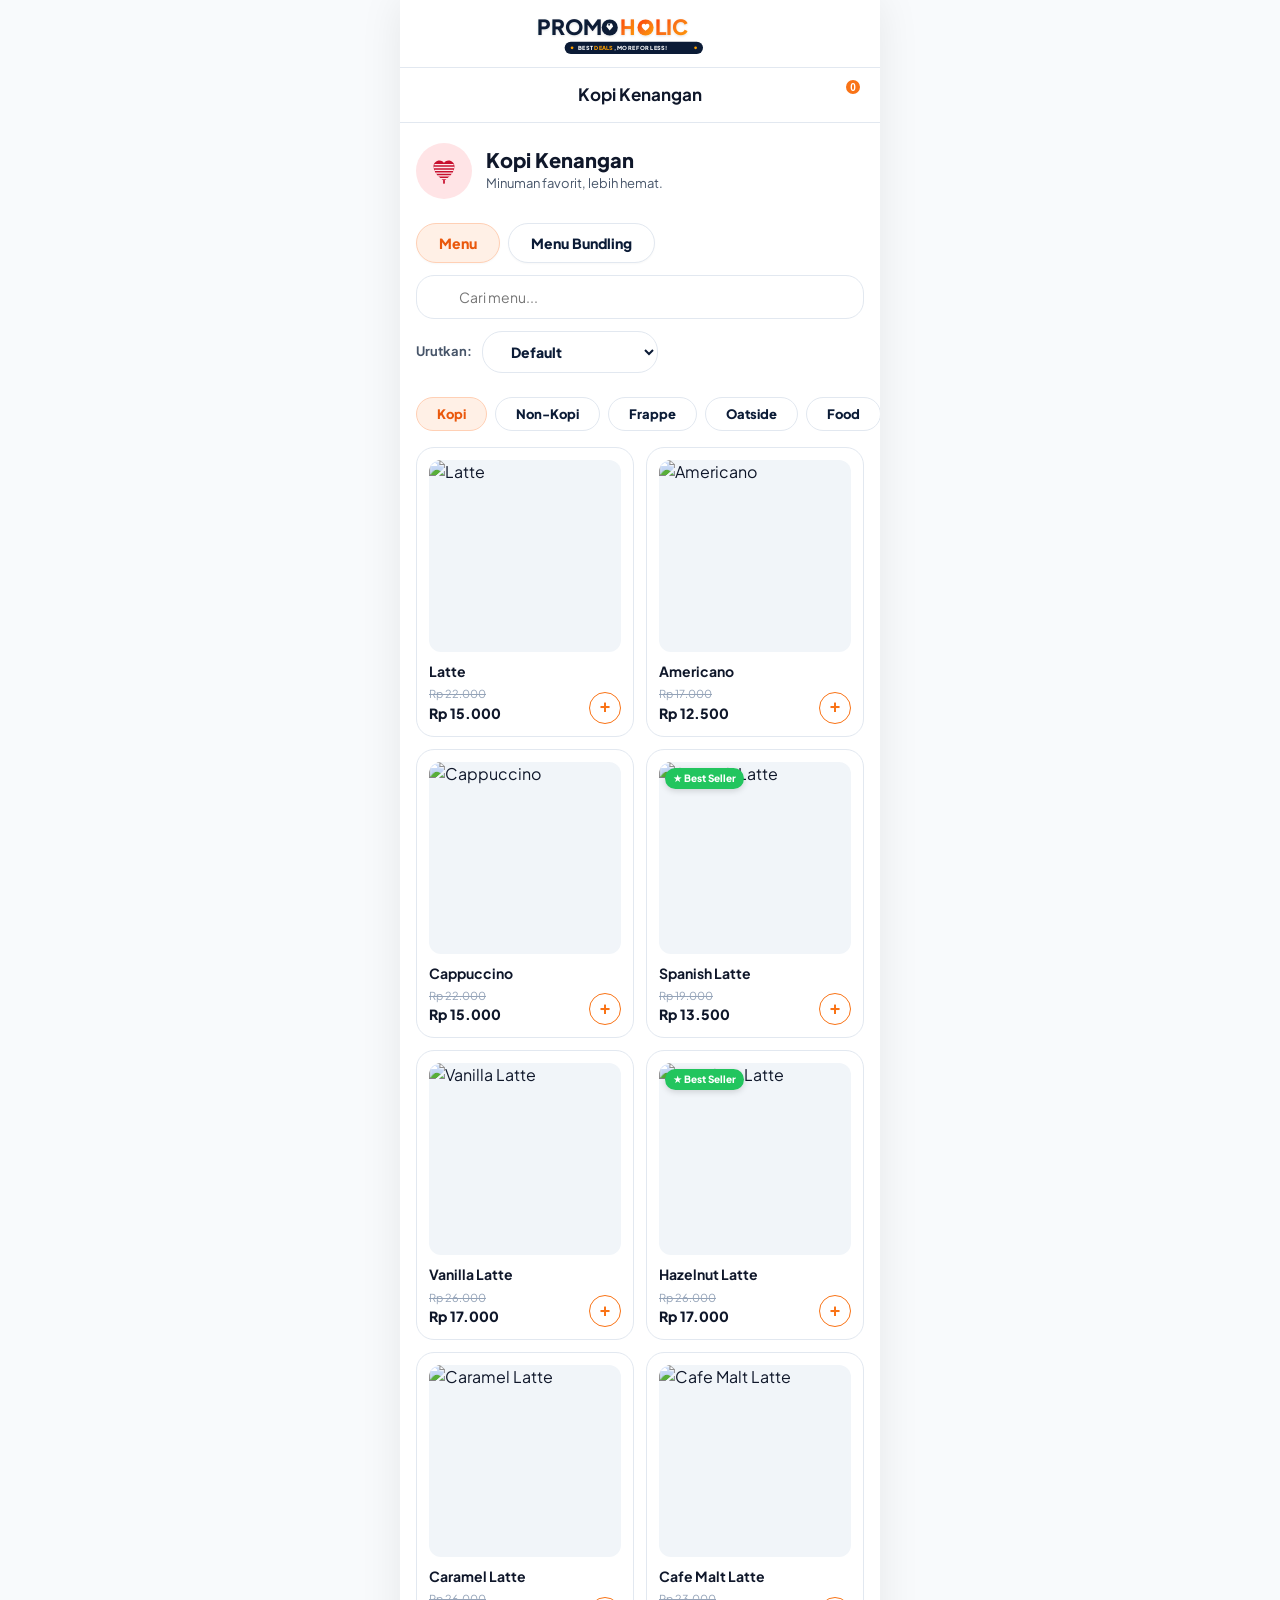
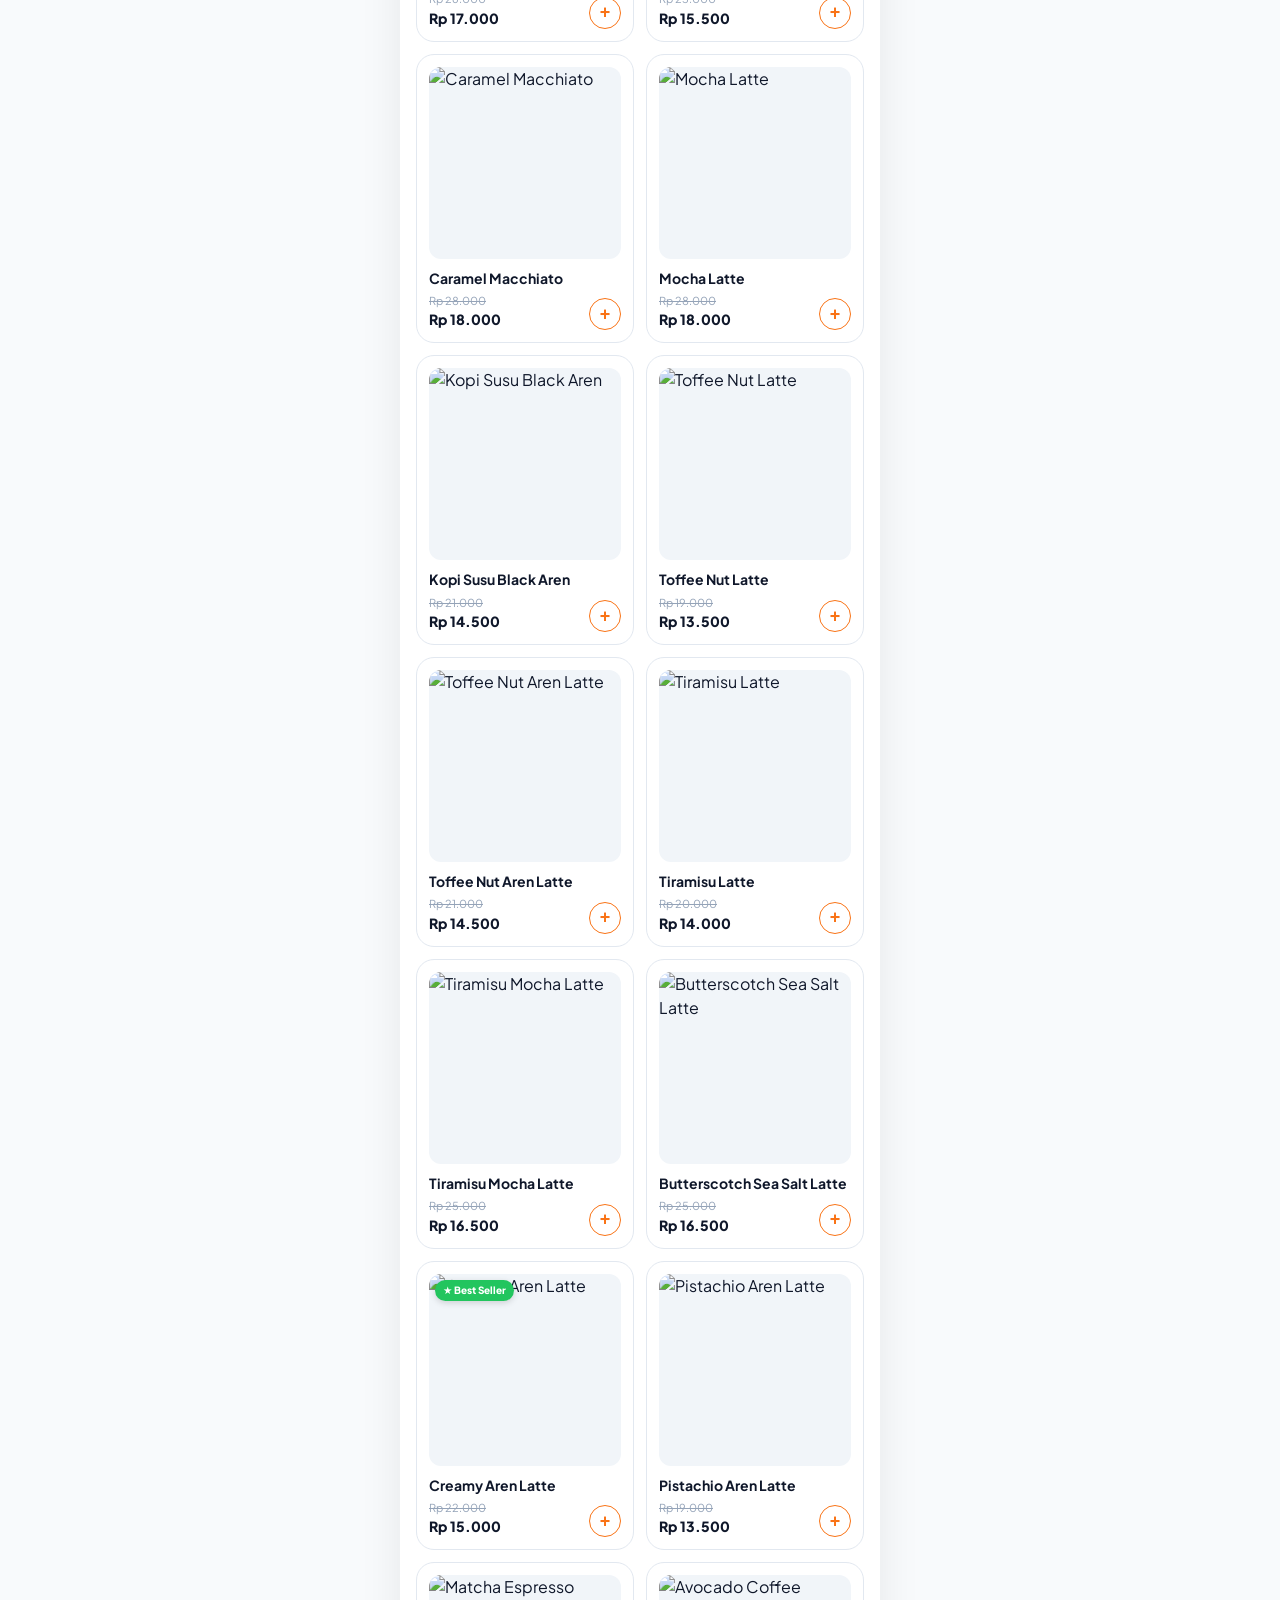
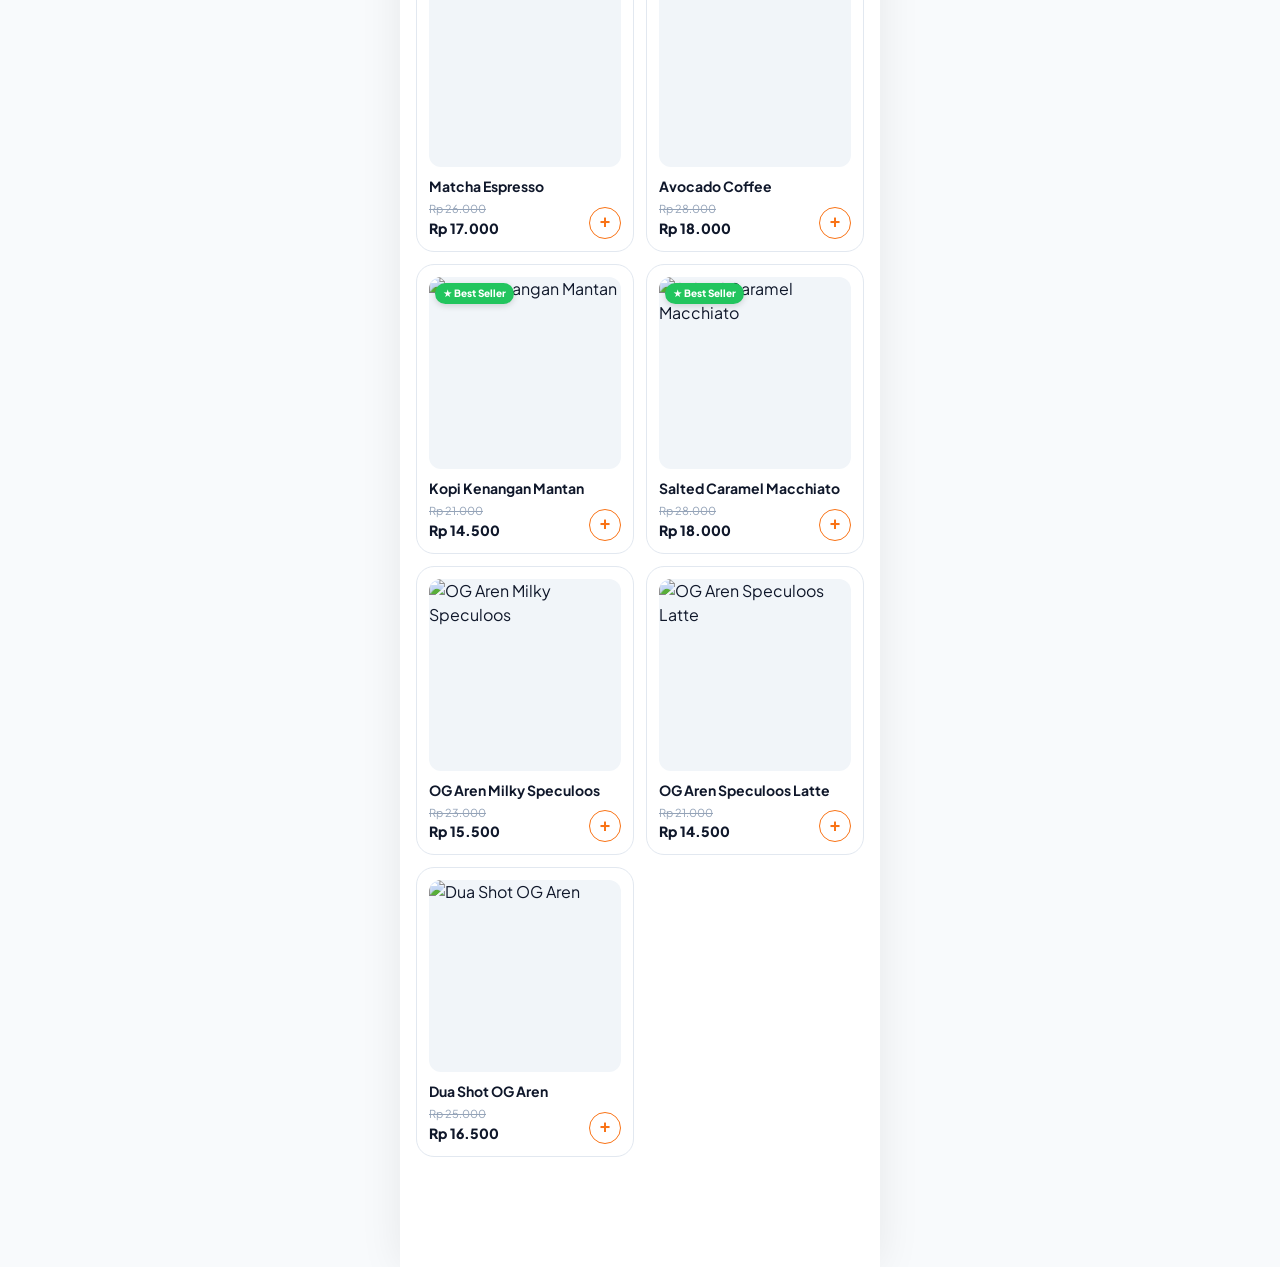
==== commit 5224ac86: "update Kopi Kenangan" ====
--- a/index.html
+++ b/index.html
@@ -149,15 +149,14 @@
       </div>
     </section>
 
-    <!-- SECTION 1: PAKET BUNDLING KOPI KENANGAN (Placed right after hero) -->
-    <section class="bundling-section" id="bundling-section-container">
-      <!-- JS populated Paket Bundling section -->
-    </section>
-
-    <!-- SECTION 2: MENU SATUAN (Placed below bundling) -->
-    <div style="margin-top: 24px; padding-top: 16px; border-top: 1.5px solid var(--border-light);">
-      <h2 style="font-size: 16px; font-weight: 800; color: var(--text-main); margin-bottom: 12px;">Menu Satuan</h2>
-      
+    <!-- MAIN TAB NAVIGATION: [ Menu ] [ Menu Bundling ] -->
+    <div class="main-tab-wrapper">
+      <button class="main-tab-pill active" id="tab-btn-unit-menu" data-main-tab="unit">Menu</button>
+      <button class="main-tab-pill" id="tab-btn-bundling-menu" data-main-tab="bundling">Menu Bundling</button>
+    </div>
+
+    <!-- TAB CONTENT 1: MENU SATUAN CONTAINER -->
+    <div id="section-unit-menu" class="main-tab-content">
       <!-- Search Menu & Sort Section -->
       <section class="menu-controls">
         <div class="search-input-wrapper">
@@ -190,6 +189,13 @@
       <!-- Menu Product Cards Grid (2 Columns Mobile) -->
       <section class="products-grid" id="products-grid">
         <!-- JS populated product items -->
+      </section>
+    </div>
+
+    <!-- TAB CONTENT 2: MENU BUNDLING CONTAINER -->
+    <div id="section-bundling-menu" class="main-tab-content" style="display: none;">
+      <section class="bundling-section" id="bundling-section-container">
+        <!-- JS populated Paket Bundling section -->
       </section>
     </div>
 
--- a/css/styles.css
+++ b/css/styles.css
@@ -422,6 +422,34 @@
   opacity: 0.9;
 }
 
+/* Main Tab Navigation: [ Menu ] [ Menu Bundling ] */
+.main-tab-wrapper {
+  display: flex;
+  gap: 8px;
+  padding: 12px 16px 4px 16px;
+  align-items: center;
+}
+
+.main-tab-pill {
+  padding: 10px 22px;
+  border-radius: 9999px;
+  background-color: #FFFFFF;
+  border: 1.5px solid #E2E8F0;
+  color: #0B1B36;
+  font-family: inherit;
+  font-size: 14px;
+  font-weight: 800;
+  cursor: pointer;
+  transition: all 0.2s ease;
+  box-shadow: 0 1px 2px rgba(0, 0, 0, 0.03);
+}
+
+.main-tab-pill.active {
+  background-color: #FFF0E6;
+  border-color: #FFD0B5;
+  color: #EA580C;
+}
+
 /* Category Navigation (Horizontal Scrollable Pills) */
 .category-nav-wrapper {
   padding: 8px 16px;
@@ -442,22 +470,22 @@
 }
 
 .category-pill {
-  background-color: var(--bg-card);
-  border: 1.5px solid var(--border-light);
-  color: var(--text-secondary);
-  padding: 8px 18px;
-  border-radius: var(--radius-full);
+  background-color: #FFFFFF;
+  border: 1.5px solid #E2E8F0;
+  color: #0B1B36;
+  padding: 8px 20px;
+  border-radius: 9999px;
   font-family: inherit;
   font-size: 13px;
-  font-weight: 700;
-  cursor: pointer;
-  transition: all 0.2s;
+  font-weight: 800;
+  cursor: pointer;
+  transition: all 0.2s ease;
 }
 
 .category-pill.active {
-  background-color: var(--primary-orange-light);
-  border-color: var(--primary-orange);
-  color: var(--primary-orange);
+  background-color: #FFF0E6;
+  border-color: #FFD0B5;
+  color: #EA580C;
 }
 
 /* Search Menu & Sort Bar */
@@ -465,27 +493,27 @@
   padding: 8px 16px 12px 16px;
   display: flex;
   flex-direction: column;
-  gap: 8px;
+  gap: 12px;
 }
 
 .sort-wrapper {
   display: flex;
   align-items: center;
-  gap: 8px;
+  gap: 10px;
   font-size: 13px;
   color: var(--text-secondary);
-  font-weight: 600;
+  font-weight: 700;
 }
 
 .sort-select {
-  border: 1.5px solid var(--border-light);
-  background-color: var(--bg-card);
-  padding: 8px 12px;
-  border-radius: var(--radius-md);
+  border: 1.5px solid #E2E8F0;
+  background-color: #FFFFFF;
+  padding: 10px 24px;
+  border-radius: 20px;
   font-family: inherit;
-  font-size: 13px;
-  font-weight: 700;
-  color: var(--text-main);
+  font-size: 14px;
+  font-weight: 800;
+  color: #0B1B36;
   outline: none;
 }
 
@@ -1076,3 +1104,307 @@
   padding: 2px 8px;
   border-radius: var(--radius-full);
 }
+
+/* ==================== PAKET BUNDLING UI STYLES ==================== */
+.bundling-section {
+  margin-top: 14px;
+  margin-bottom: 20px;
+}
+
+.bundling-banner-box {
+  background-color: #0B1B36;
+  color: #FFFFFF;
+  border-radius: var(--radius-lg);
+  padding: 16px 18px;
+  margin-bottom: 14px;
+  box-shadow: var(--shadow-sm);
+}
+
+.bundling-banner-title {
+  font-size: 16px;
+  font-weight: 800;
+  margin-bottom: 4px;
+  color: #FFFFFF;
+}
+
+.bundling-banner-sub {
+  font-size: 12px;
+  color: rgba(255, 255, 255, 0.85);
+  margin: 0;
+}
+
+.bundling-subnav-wrapper {
+  display: flex;
+  gap: 8px;
+  overflow-x: auto;
+  padding-bottom: 8px;
+  margin-bottom: 14px;
+  -webkit-overflow-scrolling: touch;
+  scrollbar-width: none;
+}
+
+.bundling-subnav-wrapper::-webkit-scrollbar {
+  display: none;
+}
+
+.bundling-subtab-pill {
+  display: inline-flex;
+  align-items: center;
+  justify-content: center;
+  padding: 8px 20px;
+  border-radius: 9999px;
+  border: 1.5px solid #E2E8F0;
+  background-color: #FFFFFF;
+  font-family: inherit;
+  font-size: 13px;
+  font-weight: 800;
+  color: #0B1B36;
+  white-space: nowrap;
+  cursor: pointer;
+  transition: all 0.2s ease;
+  flex-shrink: 0;
+}
+
+.bundling-subtab-pill:hover {
+  border-color: var(--primary-orange);
+}
+
+.bundling-subtab-pill.active {
+  background-color: #FFF0E6;
+  color: #EA580C;
+  border-color: #FFD0B5;
+}
+
+.notice-warning-pill {
+  background-color: #FFF7ED;
+  border: 1px solid #FFEDD5;
+  color: #C2410C;
+  font-size: 11px;
+  font-weight: 700;
+  padding: 8px 12px;
+  border-radius: var(--radius-md);
+  margin-bottom: 12px;
+  text-align: center;
+}
+
+/* 2 Large Grid (2 Columns Mobile) */
+.bundle-large-grid {
+  display: grid;
+  grid-template-columns: repeat(2, 1fr);
+  gap: 10px;
+  margin-bottom: 16px;
+}
+
+.bundle-large-card {
+  background-color: var(--bg-card);
+  border: 1.5px solid #FFEDD5;
+  border-radius: var(--radius-lg);
+  padding: 12px;
+  display: flex;
+  flex-direction: column;
+  justify-content: space-between;
+  cursor: pointer;
+  transition: all 0.2s ease;
+  box-shadow: var(--shadow-sm);
+}
+
+.bundle-large-card:hover {
+  border-color: var(--primary-orange);
+}
+
+.bundle-large-card.selected {
+  border-color: var(--primary-orange);
+  background-color: #FFF7ED;
+  box-shadow: 0 0 0 2px var(--primary-orange);
+}
+
+.bundle-large-title {
+  font-size: 13px;
+  font-weight: 800;
+  color: var(--text-main);
+  margin-bottom: 8px;
+  line-height: 1.3;
+}
+
+.bundle-large-price-row {
+  display: flex;
+  align-items: center;
+  gap: 6px;
+  flex-wrap: wrap;
+  margin-bottom: 4px;
+}
+
+.price-pill-navy {
+  background-color: #0B1B36;
+  color: #FFFFFF;
+  font-size: 11px;
+  font-weight: 800;
+  padding: 3px 8px;
+  border-radius: var(--radius-full);
+  display: inline-block;
+}
+
+.savings-green {
+  font-size: 11px;
+  font-weight: 800;
+  color: #16A34A;
+  margin-top: 2px;
+}
+
+/* List Card Container for Serba 50k & Serba 35k */
+.bundle-list-container {
+  display: flex;
+  flex-direction: column;
+  gap: 10px;
+  margin-bottom: 16px;
+}
+
+.bundle-list-card {
+  background-color: var(--bg-card);
+  border: 1.5px solid #FFEDD5;
+  border-radius: var(--radius-lg);
+  padding: 14px;
+  cursor: pointer;
+  transition: all 0.2s ease;
+  box-shadow: var(--shadow-sm);
+}
+
+.bundle-list-card:hover {
+  border-color: var(--primary-orange);
+}
+
+.bundle-list-card.selected {
+  border-color: var(--primary-orange);
+  background-color: #FFF7ED;
+  box-shadow: 0 0 0 2px var(--primary-orange);
+}
+
+.bundle-card-header {
+  display: flex;
+  align-items: center;
+  justify-content: space-between;
+  margin-bottom: 8px;
+}
+
+.bundle-code-badge {
+  background-color: #FFEDD5;
+  color: #C2410C;
+  font-size: 12px;
+  font-weight: 800;
+  padding: 4px 10px;
+  border-radius: var(--radius-full);
+}
+
+.bundle-card-price {
+  font-size: 14px;
+  font-weight: 800;
+  color: var(--text-main);
+}
+
+.bundle-items-list {
+  list-style: none;
+  padding: 0;
+  margin: 0;
+  font-size: 12px;
+  color: var(--text-secondary);
+  line-height: 1.6;
+}
+
+/* Custom Selector for Mix 35k & Serba 38k */
+.mix-box-header {
+  background-color: #FFF7ED;
+  border: 1px solid #FFEDD5;
+  border-radius: var(--radius-md);
+  padding: 12px 14px;
+  margin-bottom: 14px;
+}
+
+.mix-box-title {
+  font-size: 14px;
+  font-weight: 800;
+  color: #C2410C;
+  margin-bottom: 2px;
+}
+
+.mix-box-sub {
+  font-size: 11px;
+  color: var(--text-secondary);
+  line-height: 1.4;
+}
+
+.mix-grid-pills {
+  display: grid;
+  grid-template-columns: repeat(2, 1fr);
+  gap: 8px;
+  margin-bottom: 14px;
+}
+
+.mix-pill-btn {
+  background-color: var(--bg-card);
+  border: 1.5px solid var(--border-light);
+  border-radius: var(--radius-md);
+  padding: 10px 12px;
+  display: flex;
+  align-items: center;
+  justify-content: space-between;
+  font-family: inherit;
+  font-size: 12px;
+  font-weight: 700;
+  color: var(--text-main);
+  cursor: pointer;
+  transition: all 0.2s ease;
+  text-align: left;
+}
+
+.mix-pill-btn:hover {
+  border-color: var(--primary-orange);
+}
+
+.mix-pill-btn.selected {
+  border-color: var(--primary-orange);
+  background-color: #FFF7ED;
+  color: #C2410C;
+}
+
+.mix-pill-badge {
+  background-color: var(--primary-orange);
+  color: #FFFFFF;
+  font-size: 11px;
+  font-weight: 800;
+  width: 20px;
+  height: 20px;
+  border-radius: var(--radius-full);
+  display: flex;
+  align-items: center;
+  justify-content: center;
+  flex-shrink: 0;
+}
+
+/* Sticky / Full CTA Button */
+.btn-cta-sticky {
+  width: 100%;
+  padding: 14px;
+  background-color: var(--primary-orange);
+  color: #FFFFFF;
+  font-family: inherit;
+  font-size: 14px;
+  font-weight: 800;
+  border: none;
+  border-radius: var(--radius-md);
+  cursor: pointer;
+  transition: all 0.2s ease;
+  box-shadow: var(--shadow-md);
+  text-align: center;
+}
+
+.btn-cta-sticky:hover:not(:disabled) {
+  background-color: var(--primary-orange-hover);
+}
+
+.btn-cta-sticky:disabled {
+  background-color: #FED7AA;
+  color: #9A3412;
+  cursor: not-allowed;
+  box-shadow: none;
+  opacity: 0.8;
+}
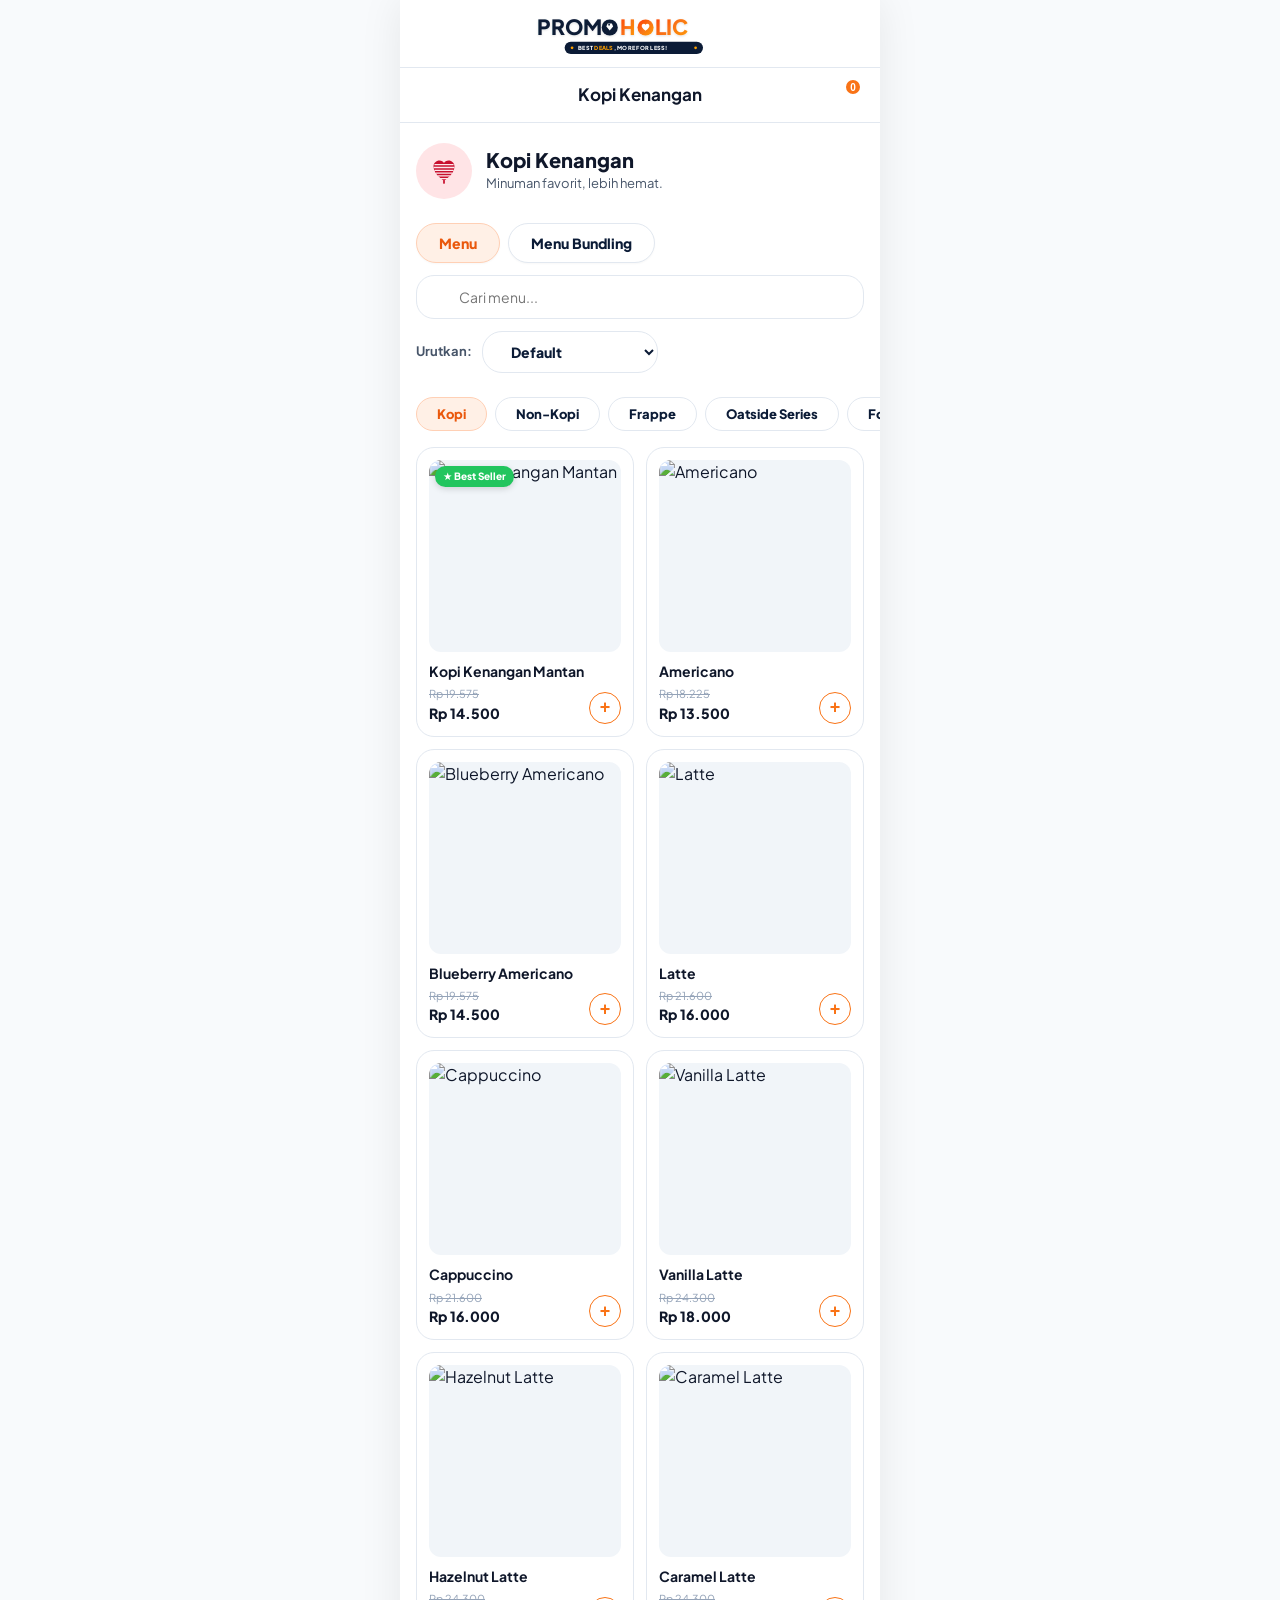
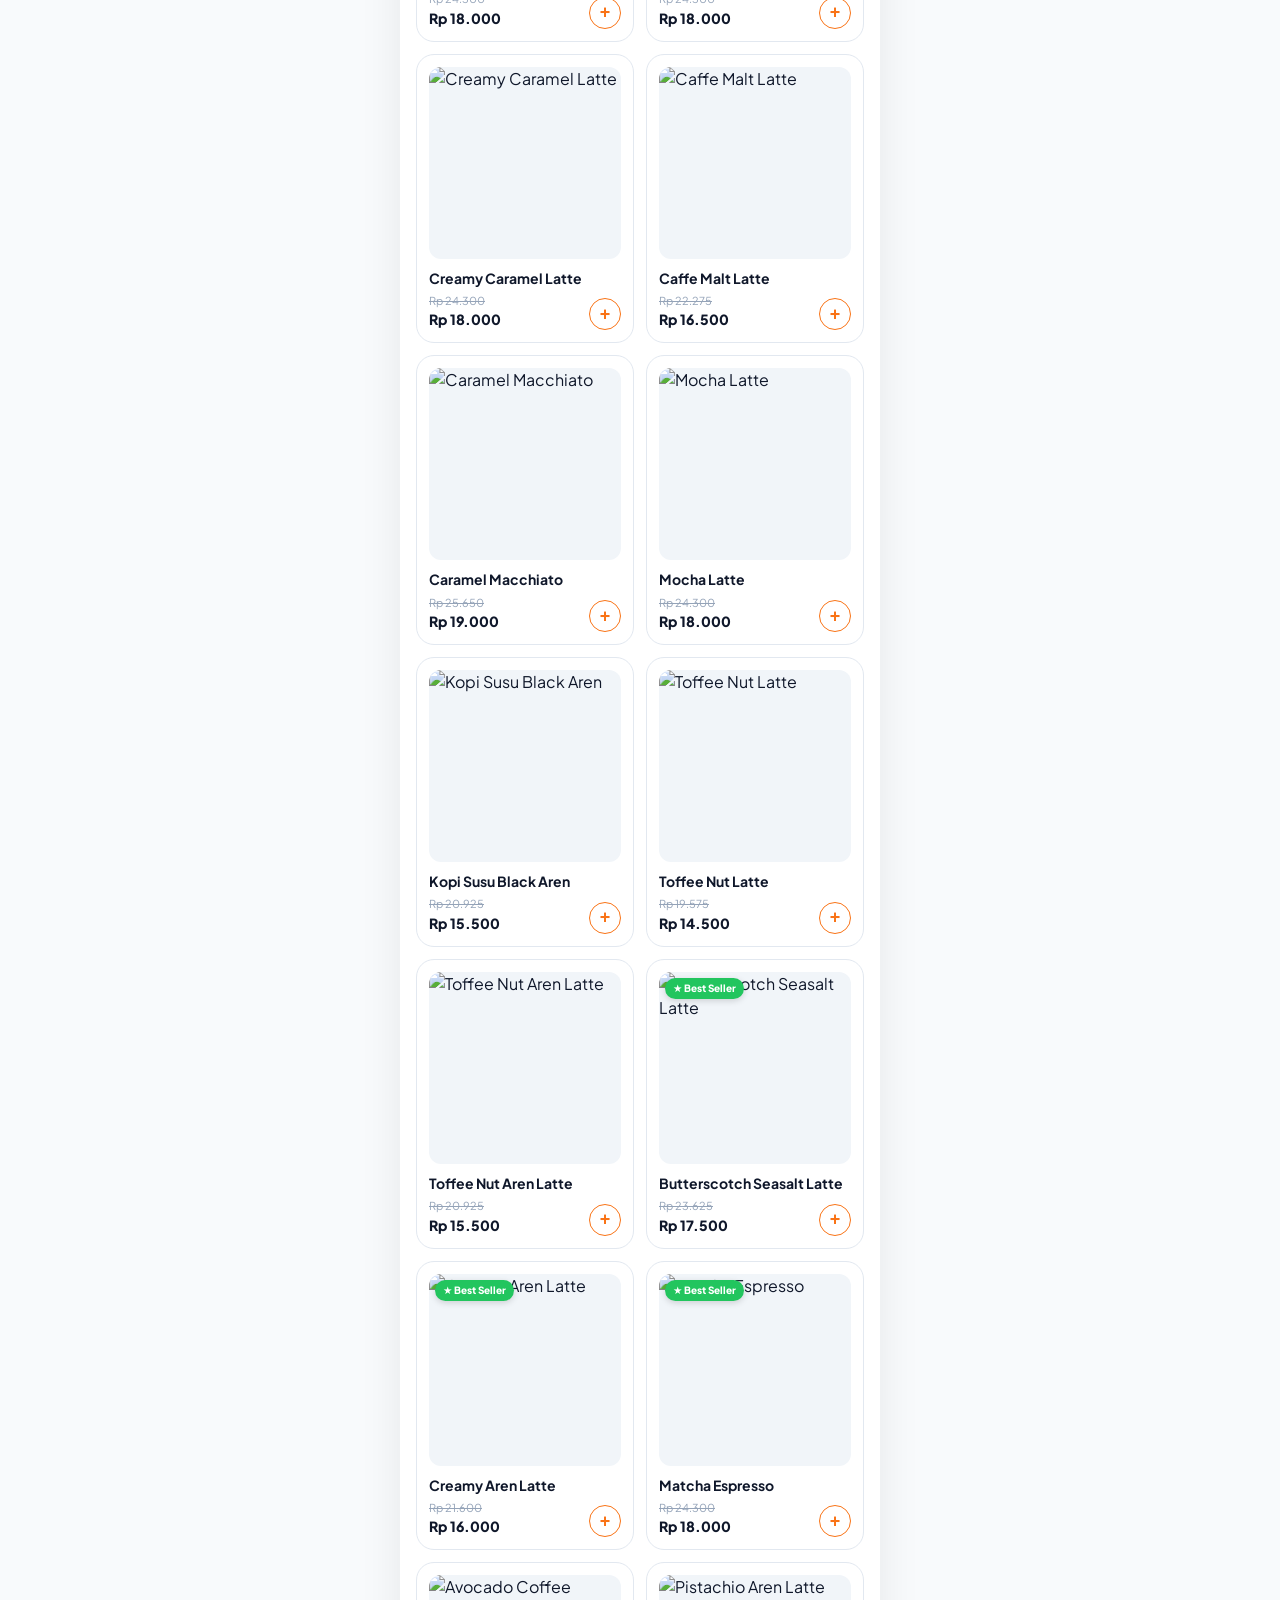
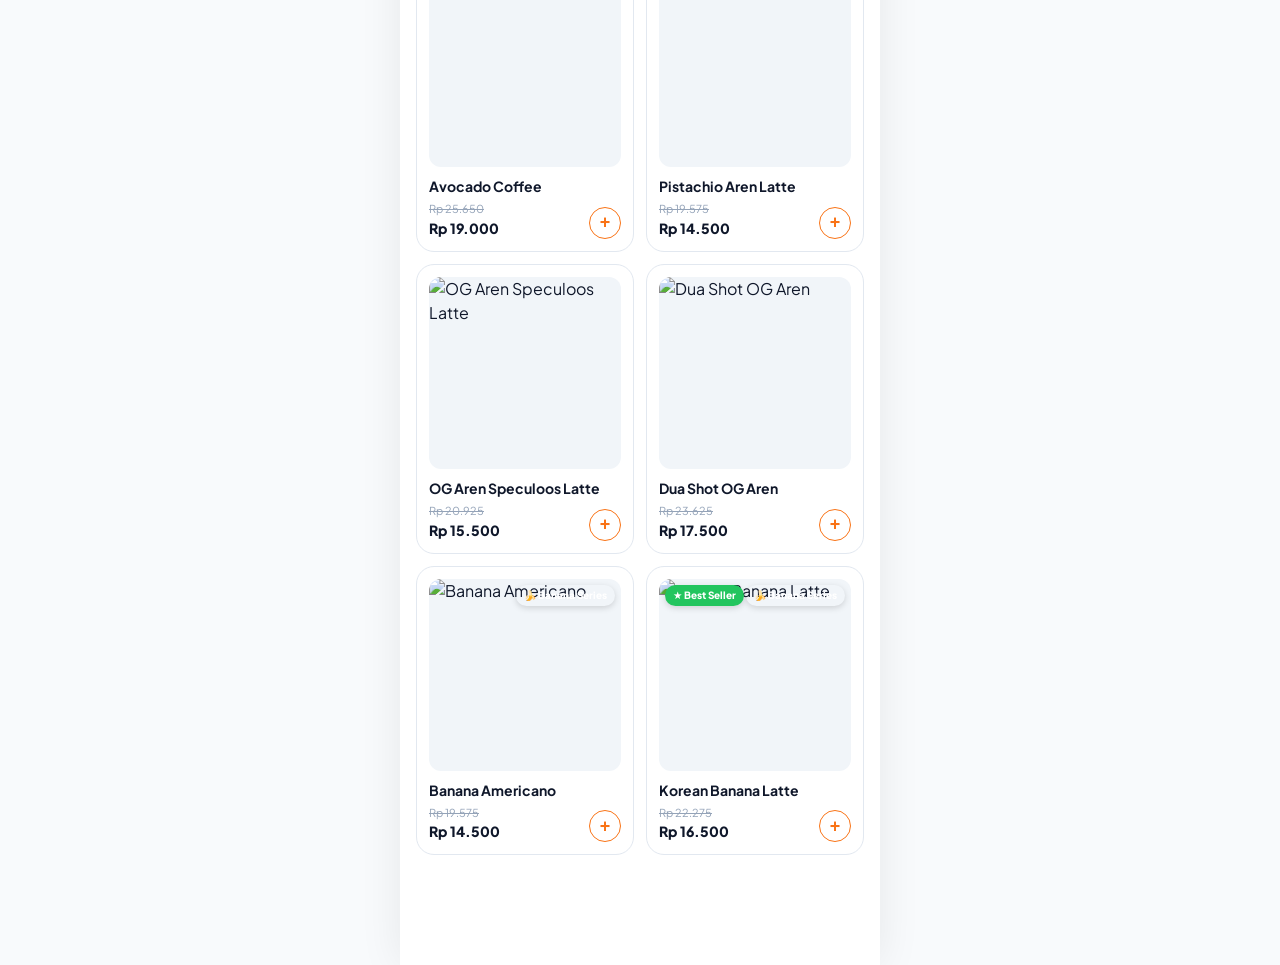
==== commit aa5bdfcd: "feat: add top header Kembali navigation button to Konfirmasi Pesanan modal returning to Cart Drawer " ====
--- a/index.html
+++ b/index.html
@@ -350,85 +350,124 @@
   </div>
 
 
-  <!-- CHECKOUT MODAL -->
+  <!-- CHECKOUT / KONFIRMASI PESANAN MODAL -->
   <div class="modal-overlay" id="modal-checkout">
     <div class="modal-sheet">
       
-      <div style="padding: 16px 20px 12px 20px; border-bottom: 1px solid var(--border-light); display: flex; align-items: center; justify-content: space-between;">
-        <h2 style="font-size: 18px; font-weight: 800;">Checkout Pesanan</h2>
-        <button class="modal-close-btn" id="btn-close-checkout" style="position: static; background: var(--bg-subtle); color: var(--text-main);">
-          <i data-feather="x"></i>
-        </button>
-      </div>
-
-      <div class="modal-body" style="padding-bottom: 120px;">
+      <div style="padding: 14px 16px 12px 16px; border-bottom: 1px solid var(--border-light); display: flex; align-items: center; justify-content: space-between;">
+        <button id="btn-back-to-cart" class="btn-back-checkout" title="Kembali ke keranjang">
+          <span style="font-size: 16px; font-weight: 800;">←</span> Kembali
+        </button>
+        <h2 style="font-size: 17px; font-weight: 800; color: var(--text-main); margin: 0;">Konfirmasi Pesanan</h2>
+        <button class="modal-close-btn" id="btn-close-checkout" style="position: static; background: var(--bg-subtle); color: var(--text-main); width: 32px; height: 32px; font-size: 14px;">
+          ✕
+        </button>
+      </div>
+
+      <div class="modal-body">
         
-        <!-- STEP 1: PILIH OUTLET (Required before final order) -->
-        <div class="form-group" style="margin-bottom: 20px;">
-          <label class="form-label" style="font-weight: 800; font-size: 14px;">📍 Pilih Outlet *</label>
-          <div class="search-input-wrapper">
-            <i data-feather="search" class="search-input-icon"></i>
+        <!-- 1. NAMA PEMESAN -->
+        <div class="form-group" style="margin-bottom: 16px;">
+          <label class="form-label" style="font-weight: 800; font-size: 13px;">👤 Nama Pemesan *</label>
+          <input type="text" id="checkout-name" class="form-input" placeholder="Masukkan nama Anda" />
+        </div>
+
+        <!-- 2. OUTLET (MANUAL PLAIN TEXT INPUT AS REQUESTED) -->
+        <div class="form-group" style="margin-bottom: 16px;">
+          <label class="form-label" style="font-weight: 800; font-size: 13px;">📍 Outlet *</label>
+          <input 
+            type="text" 
+            id="checkout-manual-outlet" 
+            class="form-input" 
+            placeholder="Contoh: Kopi Kenangan Mall Kelapa Gading" 
+          />
+        </div>
+
+        <!-- 3. WAKTU PICKUP (Sekarang vs Pilih Jam) -->
+        <div class="form-group" style="margin-bottom: 16px;">
+          <label class="form-label" style="font-weight: 800; font-size: 13px;">⏰ Waktu Pickup *</label>
+          <div class="pickup-options-grid">
+            <button class="pickup-pill-btn active" id="btn-pickup-now" data-pickup-type="now">
+              Sekarang
+            </button>
+            <button class="pickup-pill-btn" id="btn-pickup-scheduled" data-pickup-type="scheduled">
+              Pilih Jam
+            </button>
+          </div>
+
+          <!-- Time Picker input when "Pilih Jam" is active -->
+          <div id="pickup-time-picker-wrapper" style="display: none; margin-top: 10px;">
             <input 
               type="text" 
-              id="input-checkout-outlet-search" 
-              class="search-input" 
-              placeholder="Ketik nama kota atau gerai..." 
-              autocomplete="off"
+              id="checkout-pickup-time-input" 
+              class="form-input" 
+              placeholder="Masukkan jam pickup (Contoh: 14.30 WIB)" 
             />
           </div>
-
-          <div class="outlets-dropdown" id="checkout-outlets-dropdown" style="display: none;">
-            <!-- JS populated outlets list -->
-          </div>
-
-          <div class="selected-outlet-card" id="checkout-selected-outlet-card" style="display: none; margin-top: 10px;">
-            <div class="selected-outlet-info">
-              <i data-feather="map-pin" class="selected-outlet-pin"></i>
-              <div>
-                <div class="selected-outlet-name" id="checkout-selected-outlet-name">Kopi Kenangan Kemang</div>
-                <div class="selected-outlet-address" id="checkout-selected-outlet-address">Jl. Kemang Raya No. 12, Jakarta</div>
-                <div id="checkout-surcharge-badge" style="display: none; font-size: 11px; color: #c2410c; font-weight: 700; margin-top: 4px;">⚡ Rest Area / Mall / Outlet Tertentu (+Rp3.000 untuk 2 Large)</div>
-              </div>
+        </div>
+
+        <!-- 4. KANTUNG BELANJA (Optional: Tidak vs Ya +Rp1.000) -->
+        <div class="form-group" style="margin-bottom: 20px;">
+          <label class="form-label" style="font-weight: 800; font-size: 13px;">🛍️ Kantung Belanja</label>
+          <div style="font-size: 12px; color: var(--text-muted); margin-bottom: 8px;">Tambahkan kantung belanja?</div>
+          <div class="pickup-options-grid">
+            <button class="pickup-pill-btn active" id="btn-bag-no" data-bag="no">
+              Tidak
+            </button>
+            <button class="pickup-pill-btn" id="btn-bag-yes" data-bag="yes">
+              Ya, +Rp1.000
+            </button>
+          </div>
+        </div>
+
+        <!-- 5. ORDER SUMMARY CARD (Matching Reference Screenshot) -->
+        <div class="checkout-summary-card">
+          <div style="display: flex; align-items: center; justify-content: space-between; margin-bottom: 10px;">
+            <h3 style="font-size: 15px; font-weight: 800; color: #0F172A;">Pesanan</h3>
+            <span style="font-size: 11px; color: var(--text-muted);">Klik item untuk edit</span>
+          </div>
+
+          <!-- JS Populated Item Cards -->
+          <div id="checkout-summary-items-list" class="checkout-items-wrapper">
+            <!-- JS item cards -->
+          </div>
+
+          <!-- Pricing Calculations Summary Box -->
+          <div class="checkout-price-box">
+            <div class="checkout-price-row">
+              <span id="checkout-subtotal-label">Subtotal</span>
+              <span id="checkout-subtotal-amount" style="font-weight: 800;">Rp 0</span>
             </div>
-            <button class="btn-change-outlet" id="btn-checkout-change-outlet">Ganti</button>
-          </div>
-        </div>
-        
-        <!-- STEP 2: DATA PEMESAN -->
-        <div class="form-group">
-          <label class="form-label" for="checkout-name">Nama Pemesan *</label>
-          <input type="text" id="checkout-name" class="form-input" placeholder="Masukkan nama Anda" />
-        </div>
-
-        <div class="form-group">
-          <label class="form-label" for="checkout-pickup-time">Waktu Pickup *</label>
-          <input type="text" id="checkout-pickup-time" class="form-input" placeholder="Contoh: 13.00 WIB" />
-        </div>
-
-        <!-- Ringkasan Order Preview -->
-        <div style="margin-top: 20px; border: 1.5px solid var(--border-light); border-radius: var(--radius-md); padding: 14px;">
-          <h3 style="font-size: 14px; font-weight: 800; margin-bottom: 10px;">Ringkasan Pesanan</h3>
-          
-          <div style="font-size: 12px; color: var(--text-secondary); margin-bottom: 10px;">
-            <div><strong>Outlet:</strong> <span id="checkout-summary-outlet">-</span></div>
-          </div>
-
-          <div id="checkout-summary-items" style="font-size: 13px; border-top: 1px dashed var(--border-light); padding-top: 10px;">
-            <!-- JS populated item list -->
-          </div>
-
-          <div style="display: flex; justify-content: space-between; font-size: 15px; font-weight: 800; border-top: 1.5px solid var(--border-light); margin-top: 10px; padding-top: 10px;">
-            <span>Total Bayar</span>
-            <span id="checkout-summary-total">Rp 0</span>
-          </div>
-        </div>
-
-      </div>
-
+
+            <div class="checkout-price-row" id="row-kantung-belanja" style="display: none;">
+              <div>
+                <div style="font-weight: 700; color: #0F172A;">🛍️ Kantung Belanja</div>
+              </div>
+              <span style="font-weight: 700;">Rp 1.000</span>
+            </div>
+
+            <div class="checkout-price-row" id="row-outlet-surcharge" style="display: none;">
+              <div>
+                <div style="font-weight: 700; color: #C2410C;">Surcharge Outlet</div>
+                <div style="font-size: 11px; color: #C2410C;">Rest Area / Mall / Outlet Tertentu</div>
+              </div>
+              <span style="font-weight: 800; color: #C2410C;">+Rp 3.000</span>
+            </div>
+
+            <div class="checkout-price-row total-row">
+              <span style="font-size: 16px; font-weight: 800;">Total</span>
+              <span id="checkout-total-final-amount" style="font-size: 18px; font-weight: 800; color: #0F172A;">Rp 0</span>
+            </div>
+          </div>
+
+        </div> <!-- /checkout-summary-card -->
+
+      </div>
+
+      <!-- Footer Green CTA Button (Konfirmasi Pesanan via WA) -->
       <div class="modal-footer-cta">
-        <button class="btn-cta-whatsapp" id="btn-send-whatsapp">
-          <i data-feather="send"></i>
-          Pesan via WhatsApp
+        <button class="btn-cta-green-wa" id="btn-send-whatsapp" disabled>
+          Konfirmasi Pesanan via WA
         </button>
       </div>
 
--- a/css/styles.css
+++ b/css/styles.css
@@ -428,6 +428,9 @@
   gap: 8px;
   padding: 12px 16px 4px 16px;
   align-items: center;
+  position: relative;
+  z-index: 10;
+  pointer-events: auto;
 }
 
 .main-tab-pill {
@@ -440,6 +443,9 @@
   font-size: 14px;
   font-weight: 800;
   cursor: pointer;
+  pointer-events: auto;
+  user-select: none;
+  -webkit-tap-highlight-color: transparent;
   transition: all 0.2s ease;
   box-shadow: 0 1px 2px rgba(0, 0, 0, 0.03);
 }
@@ -557,6 +563,20 @@
   top: 6px;
   left: 6px;
   background-color: #22c55e;
+  color: #ffffff;
+  font-size: 10px;
+  font-weight: 800;
+  padding: 3px 8px;
+  border-radius: var(--radius-full);
+  z-index: 2;
+  box-shadow: 0 2px 6px rgba(0, 0, 0, 0.15);
+}
+
+.series-badge {
+  position: absolute;
+  top: 6px;
+  right: 6px;
+  background-color: var(--primary-color);
   color: #ffffff;
   font-size: 10px;
   font-weight: 800;
@@ -694,9 +714,10 @@
   max-height: 90vh;
   border-top-left-radius: 24px;
   border-top-right-radius: 24px;
-  overflow-y: auto;
+  overflow: hidden;
   display: flex;
   flex-direction: column;
+  position: relative;
   transform: translateY(100%);
   transition: transform 0.3s cubic-bezier(0.16, 1, 0.3, 1);
   box-shadow: var(--shadow-lg);
@@ -704,6 +725,30 @@
 
 .modal-overlay.active .modal-sheet {
   transform: translateY(0);
+}
+
+.btn-back-checkout {
+  background: none;
+  border: none;
+  font-size: 14px;
+  font-weight: 700;
+  color: var(--primary-color);
+  cursor: pointer;
+  display: inline-flex;
+  align-items: center;
+  gap: 4px;
+  padding: 6px 10px;
+  border-radius: var(--radius-full);
+  transition: background-color 0.2s ease, transform 0.1s ease;
+}
+
+.btn-back-checkout:hover {
+  background-color: var(--bg-subtle);
+  color: var(--primary-dark);
+}
+
+.btn-back-checkout:active {
+  transform: scale(0.96);
 }
 
 /* Modal Header Hero Image */
@@ -712,6 +757,7 @@
   width: 100%;
   height: 220px;
   background-color: var(--bg-subtle);
+  flex-shrink: 0;
 }
 
 .modal-hero-img {
@@ -739,7 +785,10 @@
 
 /* Product Detail Sheet Content */
 .modal-body {
-  padding: 16px 20px 100px 20px;
+  flex: 1;
+  overflow-y: auto;
+  -webkit-overflow-scrolling: touch;
+  padding: 16px 20px 24px 20px;
 }
 
 .product-detail-title {
@@ -887,19 +936,17 @@
 
 /* Modal Bottom Sticky CTA Footer */
 .modal-footer-cta {
-  position: fixed;
-  bottom: 0;
-  left: 50%;
-  transform: translateX(-50%);
+  position: relative;
+  flex-shrink: 0;
   width: 100%;
-  max-width: 480px;
   background-color: var(--bg-card);
   border-top: 1px solid var(--border-light);
   padding: 12px 20px 20px 20px;
   display: flex;
   flex-direction: column;
   gap: 12px;
-  z-index: 110;
+  z-index: 10;
+  box-shadow: 0 -4px 12px rgba(0, 0, 0, 0.05);
 }
 
 .counter-row {
@@ -1408,3 +1455,150 @@
   box-shadow: none;
   opacity: 0.8;
 }
+
+/* Checkout Pickup Options Grid & Cards */
+.pickup-options-grid {
+  display: flex;
+  gap: 8px;
+}
+
+.pickup-pill-btn {
+  flex: 1;
+  padding: 10px 16px;
+  border-radius: var(--radius-md);
+  border: 1.5px solid var(--border-light);
+  background-color: var(--bg-card);
+  font-family: inherit;
+  font-size: 13px;
+  font-weight: 800;
+  color: var(--text-main);
+  cursor: pointer;
+  transition: all 0.2s ease;
+  text-align: center;
+}
+
+.pickup-pill-btn.active {
+  background-color: #0B1B36;
+  border-color: #0B1B36;
+  color: #FFFFFF;
+}
+
+/* Checkout Summary Card (Beige Container Matching Screenshot) */
+.checkout-summary-card {
+  background-color: #FFF9F2;
+  border: 1px solid #FFEDD5;
+  border-radius: 18px;
+  padding: 16px;
+  margin-top: 14px;
+}
+
+.checkout-items-wrapper {
+  display: flex;
+  flex-direction: column;
+  gap: 10px;
+  margin-bottom: 14px;
+}
+
+.checkout-item-card {
+  background-color: #FFFFFF;
+  border: 1px solid #FFEDD5;
+  border-radius: 14px;
+  padding: 12px 14px;
+  display: flex;
+  flex-direction: column;
+  gap: 6px;
+  box-shadow: 0 1px 3px rgba(0, 0, 0, 0.03);
+}
+
+.checkout-item-header {
+  display: flex;
+  align-items: flex-start;
+  justify-content: space-between;
+  gap: 8px;
+}
+
+.checkout-item-title {
+  font-size: 14px;
+  font-weight: 800;
+  color: #0F172A;
+  line-height: 1.3;
+}
+
+.checkout-item-price-badge {
+  background-color: #22C55E;
+  color: #FFFFFF;
+  font-size: 12px;
+  font-weight: 800;
+  padding: 3px 10px;
+  border-radius: var(--radius-full);
+  white-space: nowrap;
+}
+
+.checkout-item-customization {
+  font-size: 11px;
+  color: var(--text-secondary);
+  line-height: 1.4;
+}
+
+.checkout-item-edit-btn {
+  font-size: 11px;
+  font-weight: 800;
+  color: #0F172A;
+  background: none;
+  border: none;
+  padding: 0;
+  cursor: pointer;
+  text-decoration: underline;
+}
+
+.checkout-price-box {
+  background-color: #FFFFFF;
+  border: 1px solid #FFEDD5;
+  border-radius: 14px;
+  padding: 14px;
+  display: flex;
+  flex-direction: column;
+  gap: 10px;
+}
+
+.checkout-price-row {
+  display: flex;
+  align-items: center;
+  justify-content: space-between;
+  font-size: 13px;
+  color: var(--text-main);
+}
+
+.checkout-price-row.total-row {
+  border-top: 1.5px solid var(--border-light);
+  padding-top: 10px;
+  margin-top: 4px;
+}
+
+.btn-cta-green-wa {
+  width: 100%;
+  padding: 14px;
+  background-color: #22C55E;
+  color: #FFFFFF;
+  font-family: inherit;
+  font-size: 15px;
+  font-weight: 800;
+  border: none;
+  border-radius: 14px;
+  cursor: pointer;
+  transition: all 0.2s ease;
+  box-shadow: 0 4px 12px rgba(34, 197, 94, 0.25);
+  text-align: center;
+}
+
+.btn-cta-green-wa:hover:not(:disabled) {
+  background-color: #16A34A;
+}
+
+.btn-cta-green-wa:disabled {
+  background-color: #A7F3D0;
+  color: #065F46;
+  cursor: not-allowed;
+  box-shadow: none;
+  opacity: 0.7;
+}
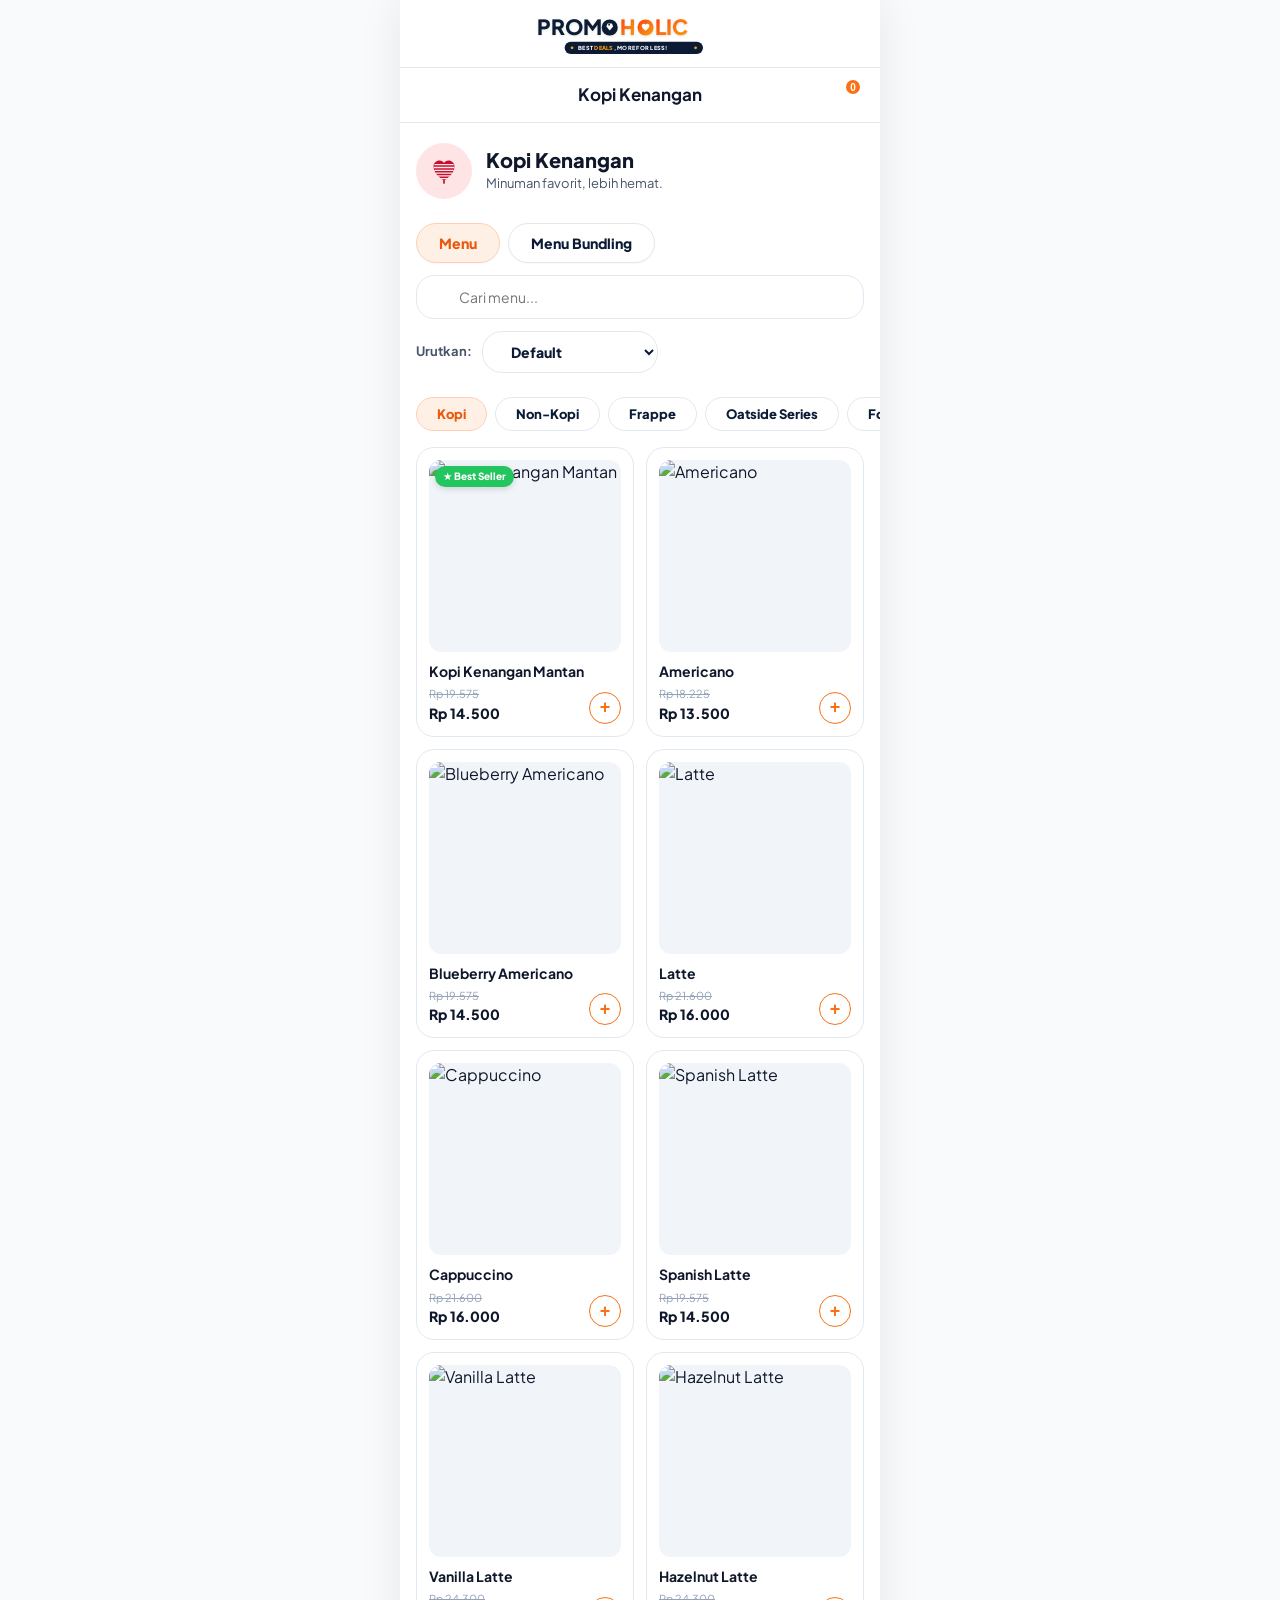
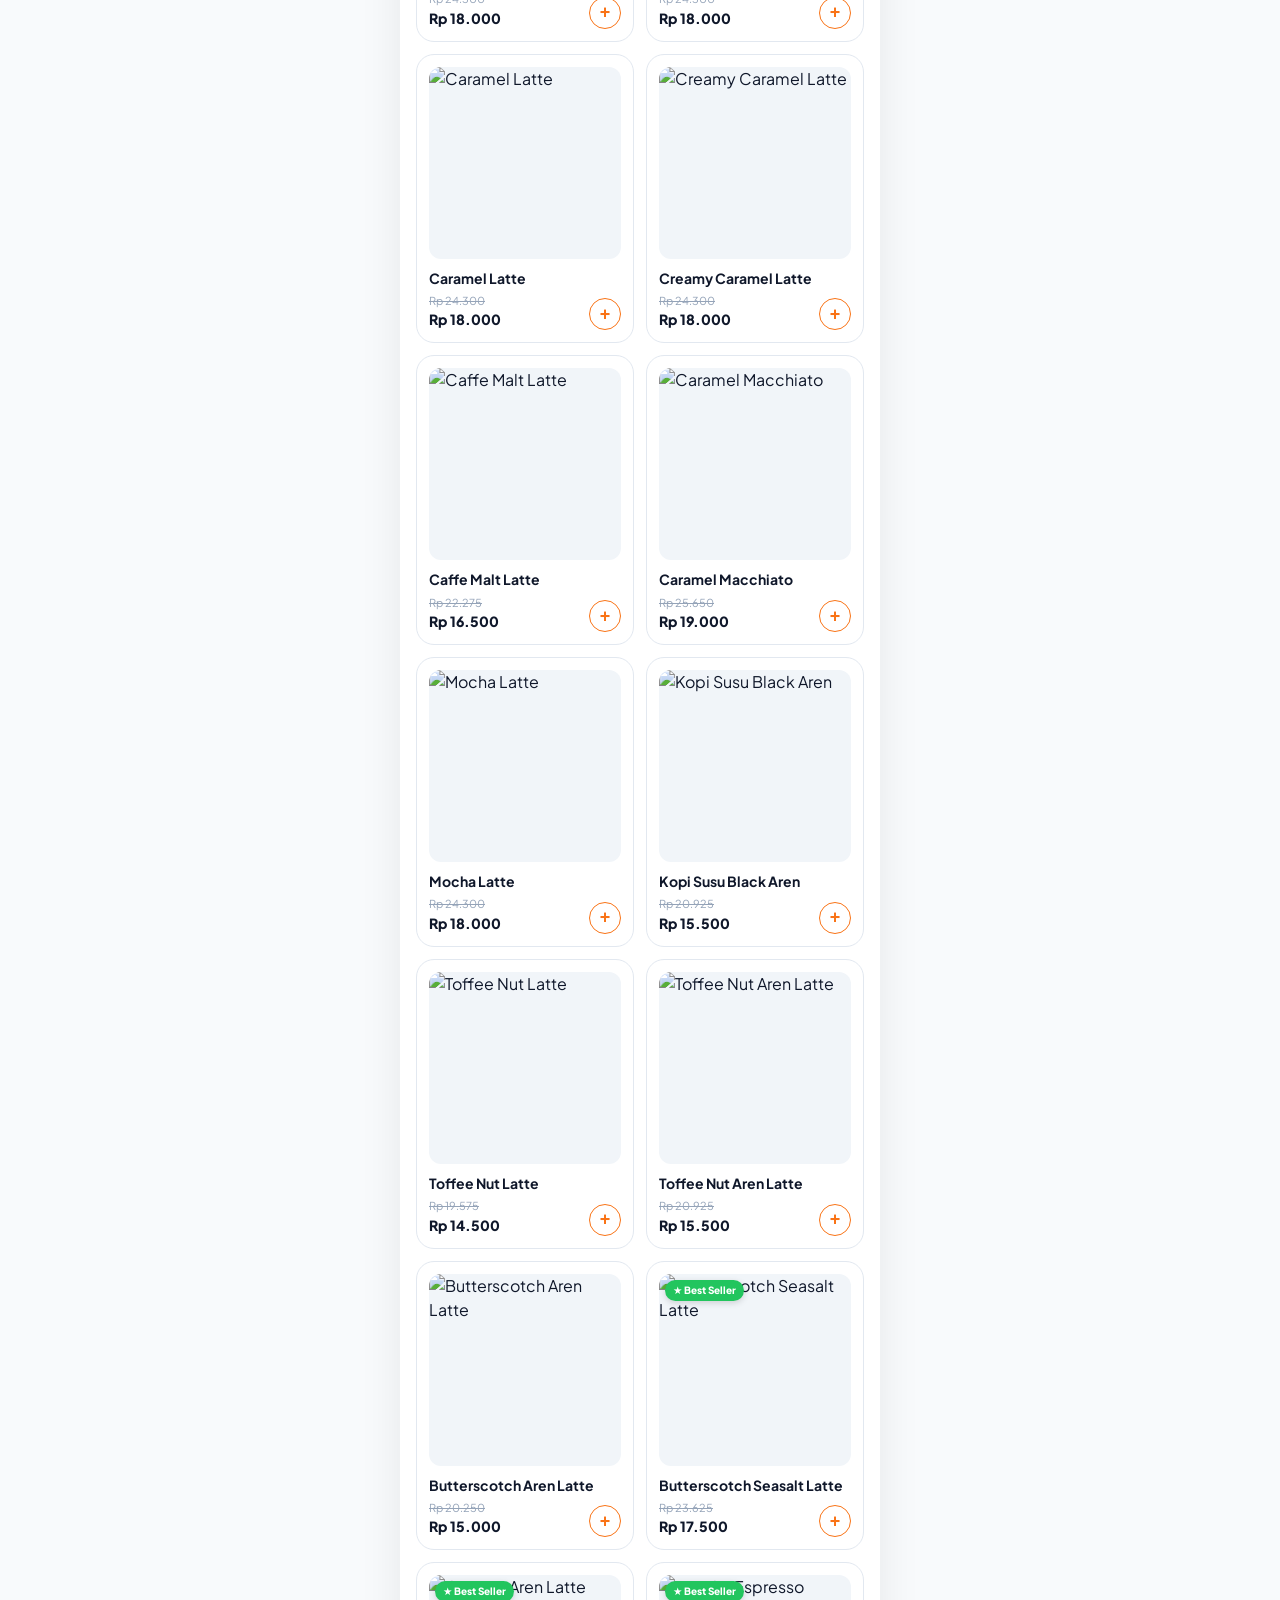
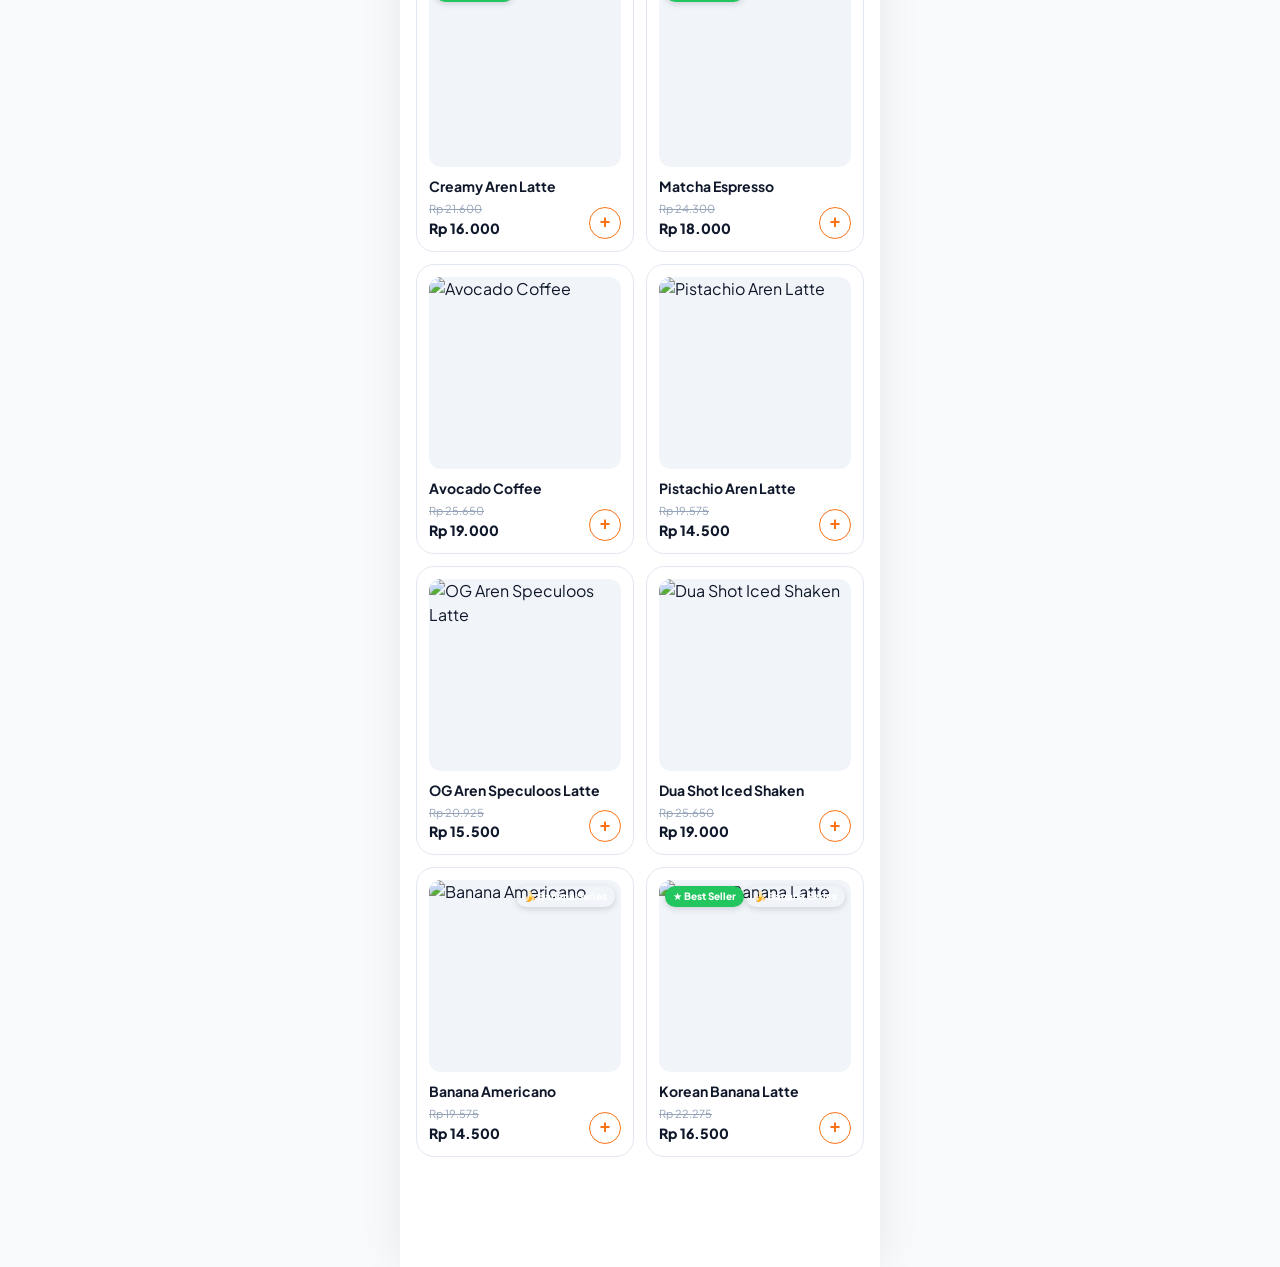
==== commit 6a4777c4: "feat: setup live supabase order system" ====
--- a/index.html
+++ b/index.html
@@ -74,6 +74,13 @@
             <i data-feather="menu"></i>
           </button>
           <div class="social-dropdown-menu" id="social-dropdown-menu">
+            <button class="menu-item-link" id="btn-open-track">
+              <i data-feather="search" class="menu-item-icon"></i>
+              <div>
+                <div class="menu-item-title">🔎 Lacak Pesanan</div>
+                <div class="menu-item-sub">Cek status & receipt realtime</div>
+              </div>
+            </button>
             <a href="https://whatsapp.com/channel/0029Vb7zZawBlHpfQRdpDl17" target="_blank" rel="noopener" class="menu-item-link">
               <i data-feather="message-circle" class="menu-item-icon"></i>
               <div>
@@ -107,13 +114,6 @@
               <div>
                 <div class="menu-item-title">Panduan</div>
                 <div class="menu-item-sub">Cara memesan</div>
-              </div>
-            </button>
-            <button class="menu-item-link" id="btn-open-admin">
-              <i data-feather="settings" class="menu-item-icon"></i>
-              <div>
-                <div class="menu-item-title">Pengaturan Admin</div>
-                <div class="menu-item-sub">Kelola outlet & wa</div>
               </div>
             </button>
           </div>
@@ -475,54 +475,31 @@
   </div>
 
 
-  <!-- ADMIN / DATA MANAGEMENT MODAL -->
-  <div class="modal-overlay" id="modal-admin">
+  <!-- LACAK PESANAN REALTIME MODAL -->
+  <div class="modal-overlay" id="modal-track-order">
     <div class="modal-sheet">
       
       <div style="padding: 16px 20px 12px 20px; border-bottom: 1px solid var(--border-light); display: flex; align-items: center; justify-content: space-between;">
-        <h2 style="font-size: 18px; font-weight: 800;">Admin Panel Promo.Holic</h2>
-        <button class="modal-close-btn" id="btn-close-admin" style="position: static; background: var(--bg-subtle); color: var(--text-main);">
+        <h2 style="font-size: 18px; font-weight: 800;">🔎 Lacak Pesanan Realtime</h2>
+        <button class="modal-close-btn" id="btn-close-track" style="position: static; background: var(--bg-subtle); color: var(--text-main);">
           <i data-feather="x"></i>
         </button>
       </div>
 
       <div class="modal-body" style="padding-bottom: 40px;">
         
-        <div class="admin-tabs">
-          <button class="admin-tab-btn active" id="tab-btn-outlets">Manajemen Outlet</button>
-          <button class="admin-tab-btn" id="tab-btn-settings">Pengaturan Admin</button>
-        </div>
-
-        <!-- TAB OUTLETS -->
-        <div id="tab-content-outlets">
-          
-          <div style="display: flex; gap: 8px; margin-bottom: 12px;">
-            <input type="text" id="admin-outlet-search" class="form-input" placeholder="Cari outlet..." />
-            <button class="btn-cta-primary" id="btn-admin-add-outlet" style="width: auto; padding: 0 16px; white-space: nowrap;">+ Outlet</button>
-          </div>
-
-          <div id="admin-outlets-list" style="display: flex; flex-direction: column; gap: 8px; max-height: 360px; overflow-y: auto;">
-            <!-- JS populated outlets admin list -->
-          </div>
-
-        </div>
-
-        <!-- TAB SETTINGS -->
-        <div id="tab-content-settings" style="display: none;">
-          
-          <div class="form-group">
-            <label class="form-label" for="setting-admin-wa">Nomor WhatsApp Admin (Configurable)</label>
-            <input type="text" id="setting-admin-wa" class="form-input" placeholder="6281234567890" />
-            <span style="font-size: 11px; color: var(--text-muted); display: block; margin-top: 4px;">Gunakan format 628... tanpa spasi.</span>
-          </div>
-
-          <div class="form-group">
-            <label class="form-label" for="setting-wifi-text">Teks Banner WiFi / Pengumuman</label>
-            <input type="text" id="setting-wifi-text" class="form-input" placeholder="Password WiFi..." />
-          </div>
-
-          <button class="btn-cta-primary" id="btn-save-admin-settings">Simpan Pengaturan</button>
-
+        <div style="margin-bottom: 16px;">
+          <label style="font-size: 13px; font-weight: 800; color: var(--text-main); display: block; margin-bottom: 6px;">📱 Masukkan Nomor HP Pemesan</label>
+          <div style="display: flex; gap: 8px;">
+            <input type="tel" id="track-phone-input" class="form-input" placeholder="Contoh: 089520484771" />
+            <button class="btn-cta-primary" id="btn-submit-track" style="width: auto; padding: 0 18px; font-size: 13px; font-weight: 800; white-space: nowrap;">Cari</button>
+          </div>
+        </div>
+
+        <div id="track-results-container" style="display: flex; flex-direction: column; gap: 12px;">
+          <div style="text-align: center; padding: 30px; color: var(--text-muted); font-size: 13px;">
+            Silakan ketik nomor HP Anda di atas untuk melacak status pesanan secara realtime.
+          </div>
         </div>
 
       </div>
--- a/css/styles.css
+++ b/css/styles.css
@@ -1602,3 +1602,131 @@
   box-shadow: none;
   opacity: 0.7;
 }
+
+/* ==================== BUNDLING SUGAR CONFIGURATOR & DETAIL STYLES ==================== */
+.bundle-sugar-configurator {
+  background-color: #FFF8F0;
+  border: 1px solid #FFD0B5;
+  border-radius: var(--radius-lg);
+  padding: 14px;
+  margin-top: 14px;
+  margin-bottom: 14px;
+}
+
+.configurator-title {
+  font-size: 13px;
+  font-weight: 800;
+  color: #C2410C;
+  margin-bottom: 10px;
+}
+
+.configurator-items-list {
+  display: flex;
+  flex-direction: column;
+  gap: 10px;
+}
+
+.configurator-item-card {
+  background-color: #FFFFFF;
+  border: 1px solid #E2E8F0;
+  border-radius: var(--radius-md);
+  padding: 10px 12px;
+}
+
+.configurator-item-header {
+  font-size: 12px;
+  font-weight: 800;
+  color: var(--text-main);
+  margin-bottom: 8px;
+  display: flex;
+  align-items: center;
+  gap: 6px;
+  flex-wrap: wrap;
+}
+
+.configurator-item-num {
+  color: #EA580C;
+}
+
+.sugar-pills-row {
+  display: flex;
+  gap: 6px;
+  flex-wrap: wrap;
+}
+
+.sugar-pill-btn {
+  font-family: inherit;
+  font-size: 11px;
+  font-weight: 700;
+  padding: 6px 12px;
+  border-radius: 9999px;
+  border: 1px solid #CBD5E1;
+  background-color: #F8FAFC;
+  color: #334155;
+  cursor: pointer;
+  transition: all 0.2s ease;
+}
+
+.sugar-pill-btn:hover {
+  border-color: #EA580C;
+  color: #EA580C;
+}
+
+.sugar-pill-btn.active {
+  background-color: #0B1B36;
+  color: #FFFFFF;
+  border-color: #0B1B36;
+  font-weight: 800;
+}
+
+.food-item-notice {
+  font-size: 11px;
+  font-weight: 600;
+  color: var(--text-secondary);
+  font-style: italic;
+}
+
+.rawan-stok-tag {
+  display: inline-block;
+  font-size: 10px;
+  font-weight: 800;
+  color: #DC2626;
+  background-color: #FEE2E2;
+  border: 1px solid #FECACA;
+  padding: 1px 6px;
+  border-radius: 4px;
+}
+
+.checkout-bundle-details {
+  margin-top: 6px;
+  margin-bottom: 6px;
+  background: #F8FAFC;
+  border: 1px solid #E2E8F0;
+  border-radius: var(--radius-md);
+  padding: 8px 12px;
+}
+
+.bundle-catatan-label {
+  font-size: 12px;
+  font-weight: 800;
+  color: var(--text-main);
+  margin-bottom: 4px;
+}
+
+.bundle-catatan-list {
+  display: flex;
+  flex-direction: column;
+  gap: 3px;
+}
+
+.bundle-catatan-row {
+  font-size: 12px;
+  color: var(--text-main);
+  line-height: 1.4;
+}
+
+.rawan-stok-text {
+  color: #DC2626;
+  font-weight: 700;
+}
+
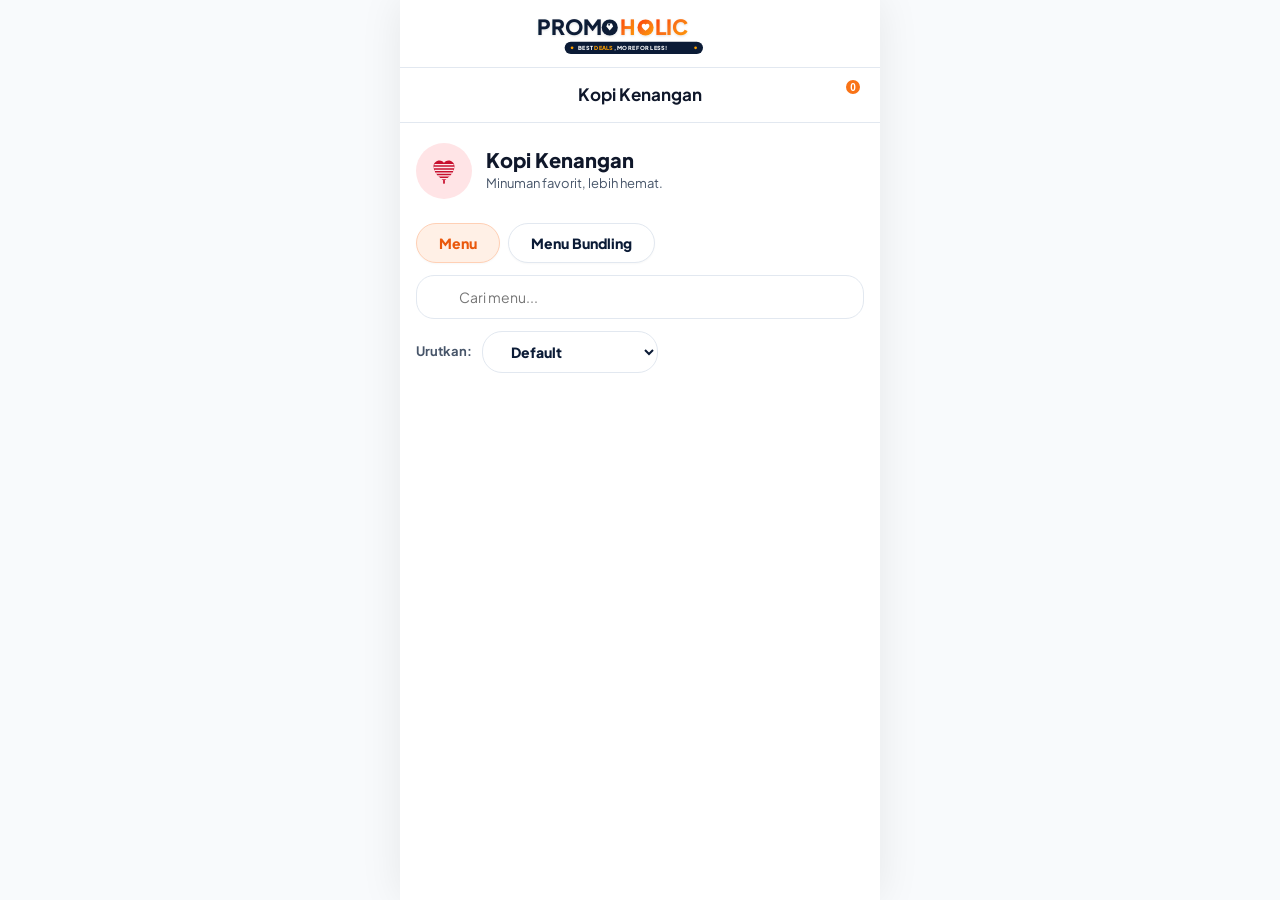
==== commit 07e5184f: "fix: resolve supabase sdk ESM loading and add phone number field to checkout form" ====
--- a/index.html
+++ b/index.html
@@ -372,7 +372,18 @@
           <input type="text" id="checkout-name" class="form-input" placeholder="Masukkan nama Anda" />
         </div>
 
-        <!-- 2. OUTLET (MANUAL PLAIN TEXT INPUT AS REQUESTED) -->
+        <!-- 2. NOMOR TELEPON (WAJIB DIISI) -->
+        <div class="form-group" style="margin-bottom: 16px;">
+          <label class="form-label" style="font-weight: 800; font-size: 13px;">📱 Nomor Telepon * (WAJIB DIISI)</label>
+          <input 
+            type="tel" 
+            id="checkout-phone" 
+            class="form-input" 
+            placeholder="Contoh: 089520484771" 
+          />
+        </div>
+
+        <!-- 3. OUTLET (MANUAL PLAIN TEXT INPUT AS REQUESTED) -->
         <div class="form-group" style="margin-bottom: 16px;">
           <label class="form-label" style="font-weight: 800; font-size: 13px;">📍 Outlet *</label>
           <input 
